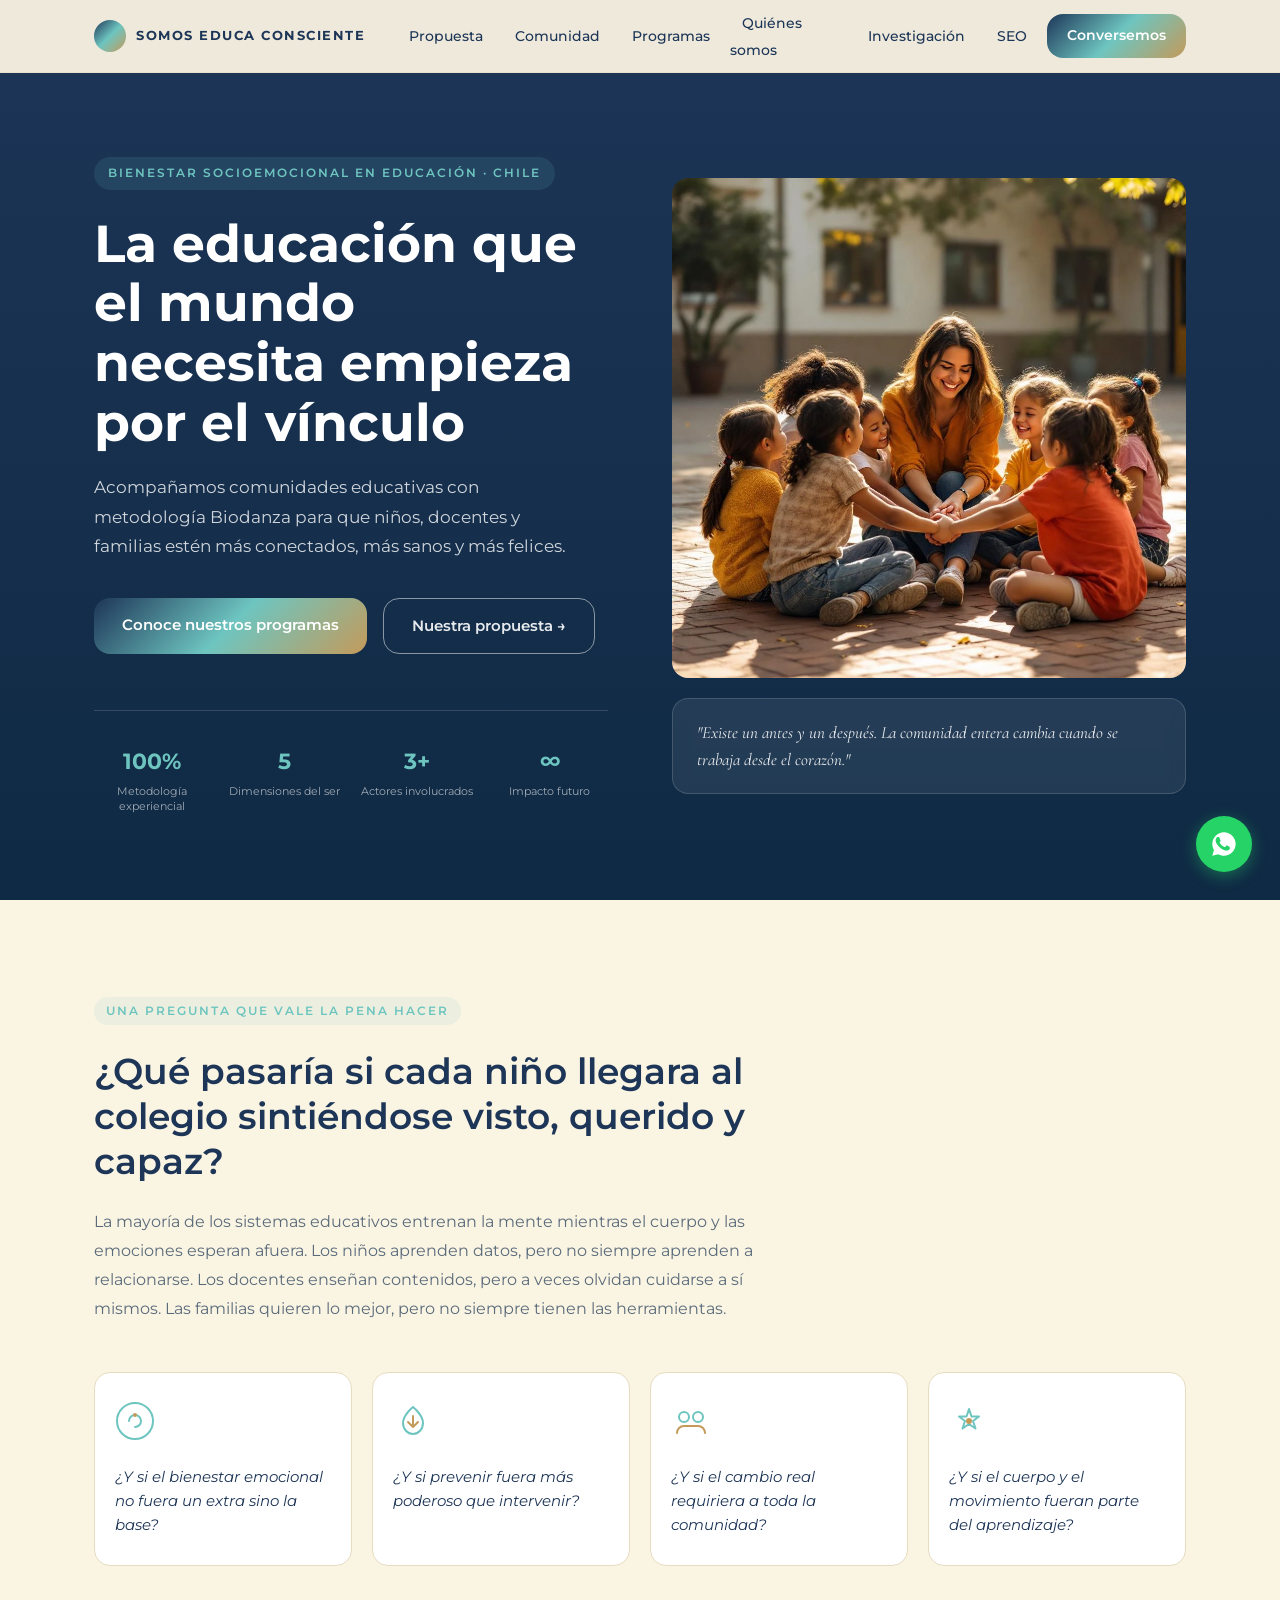
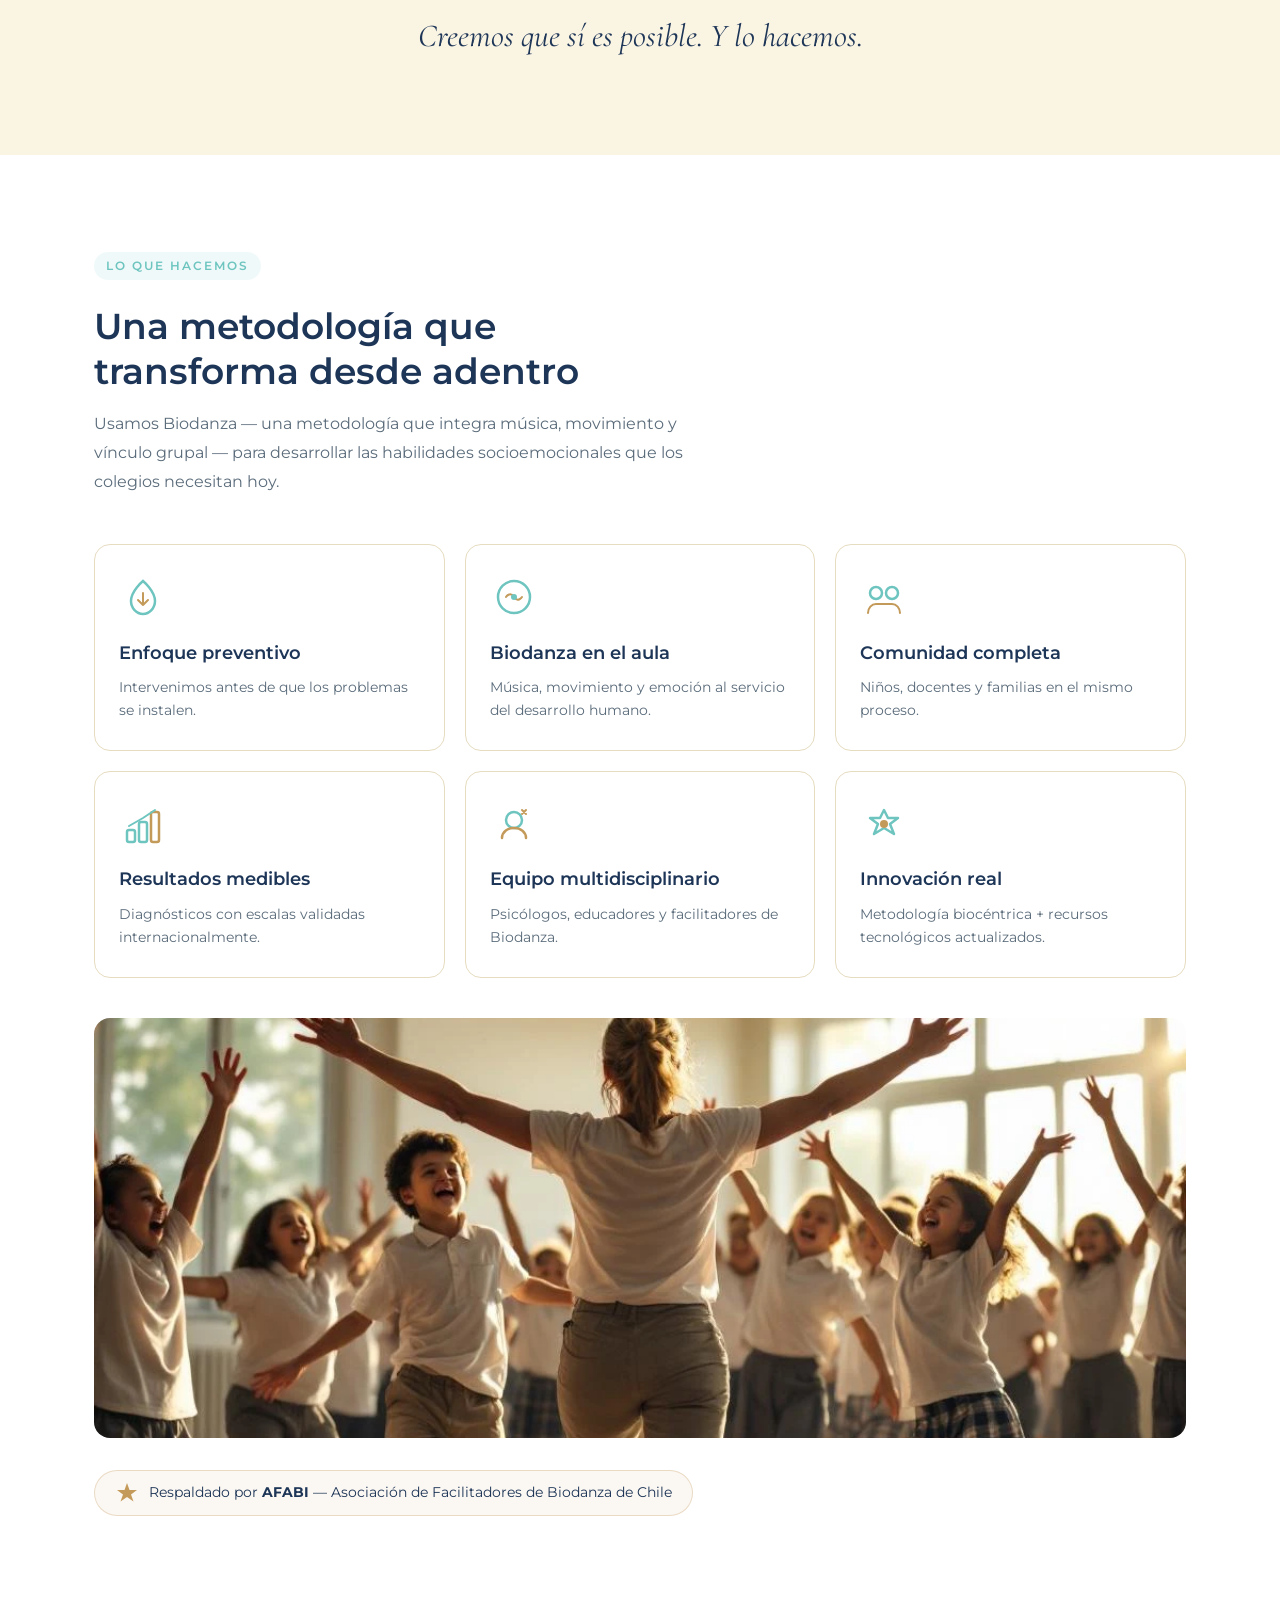
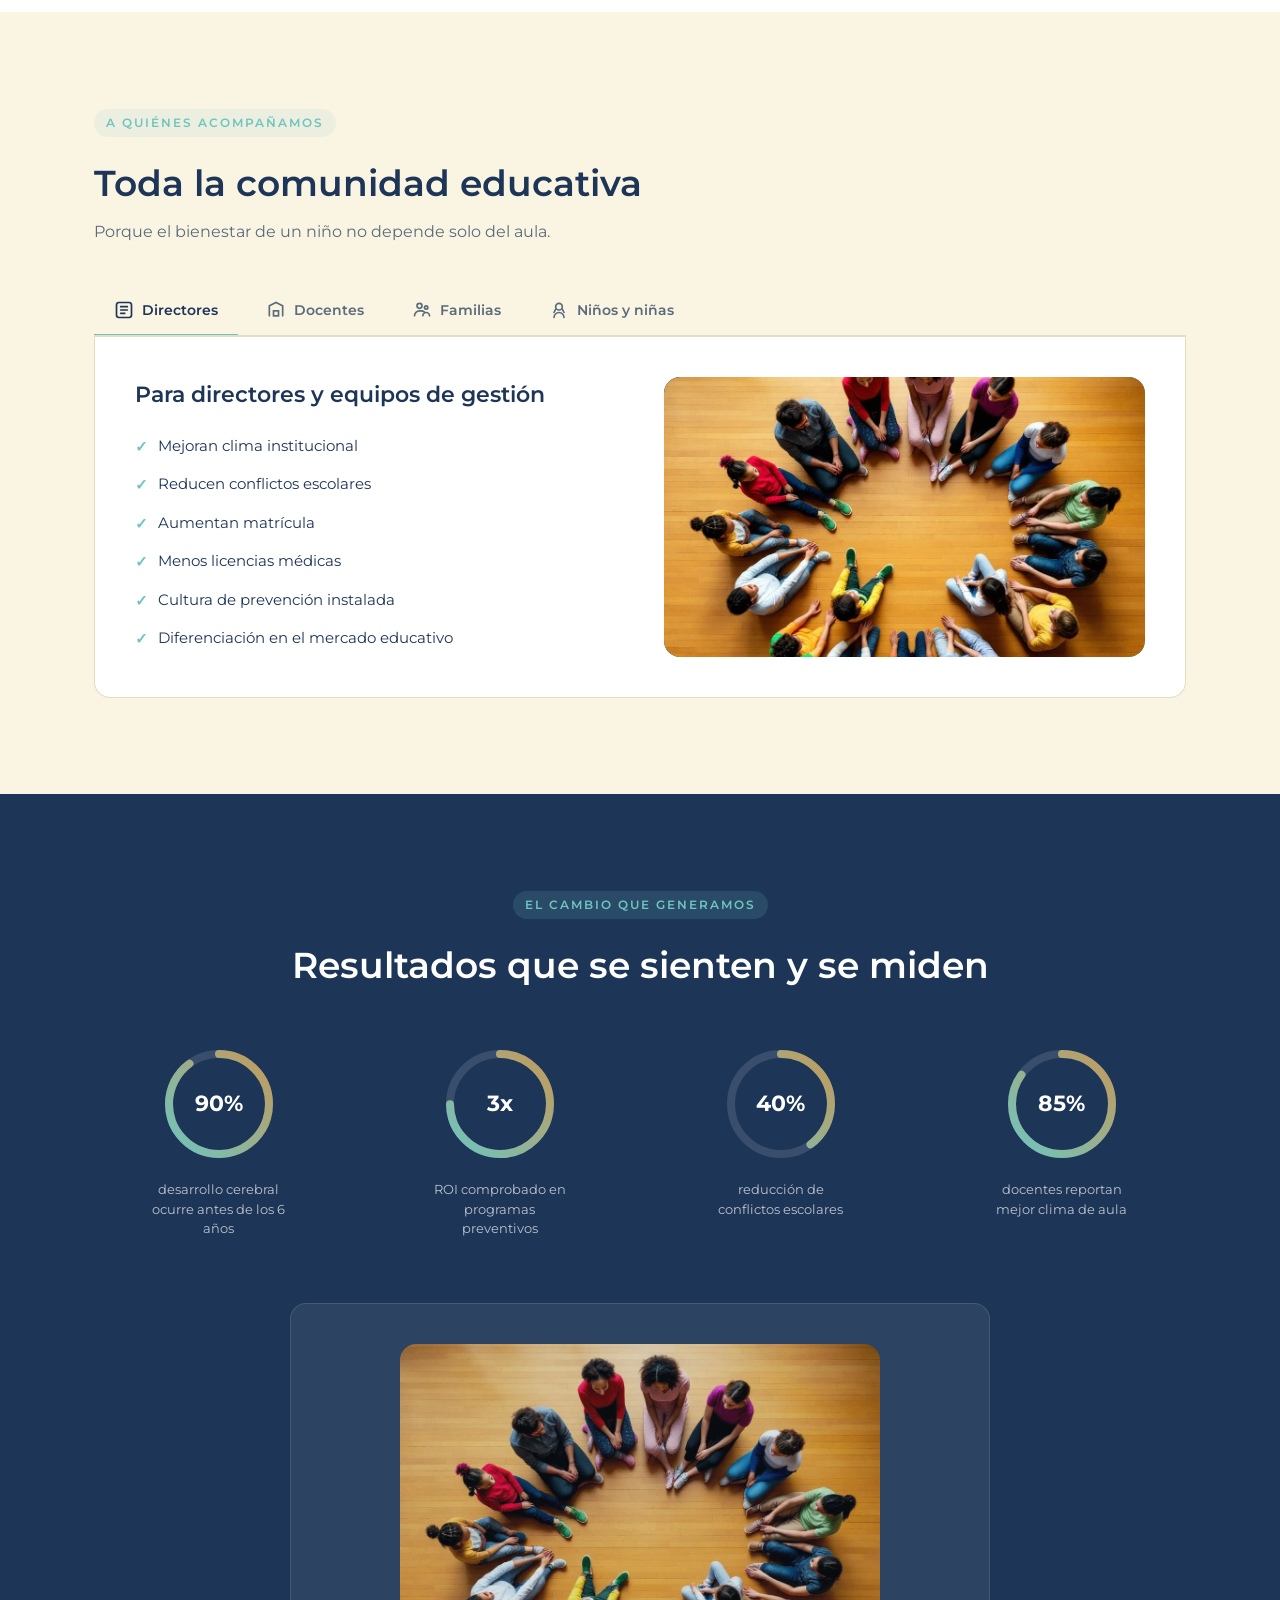
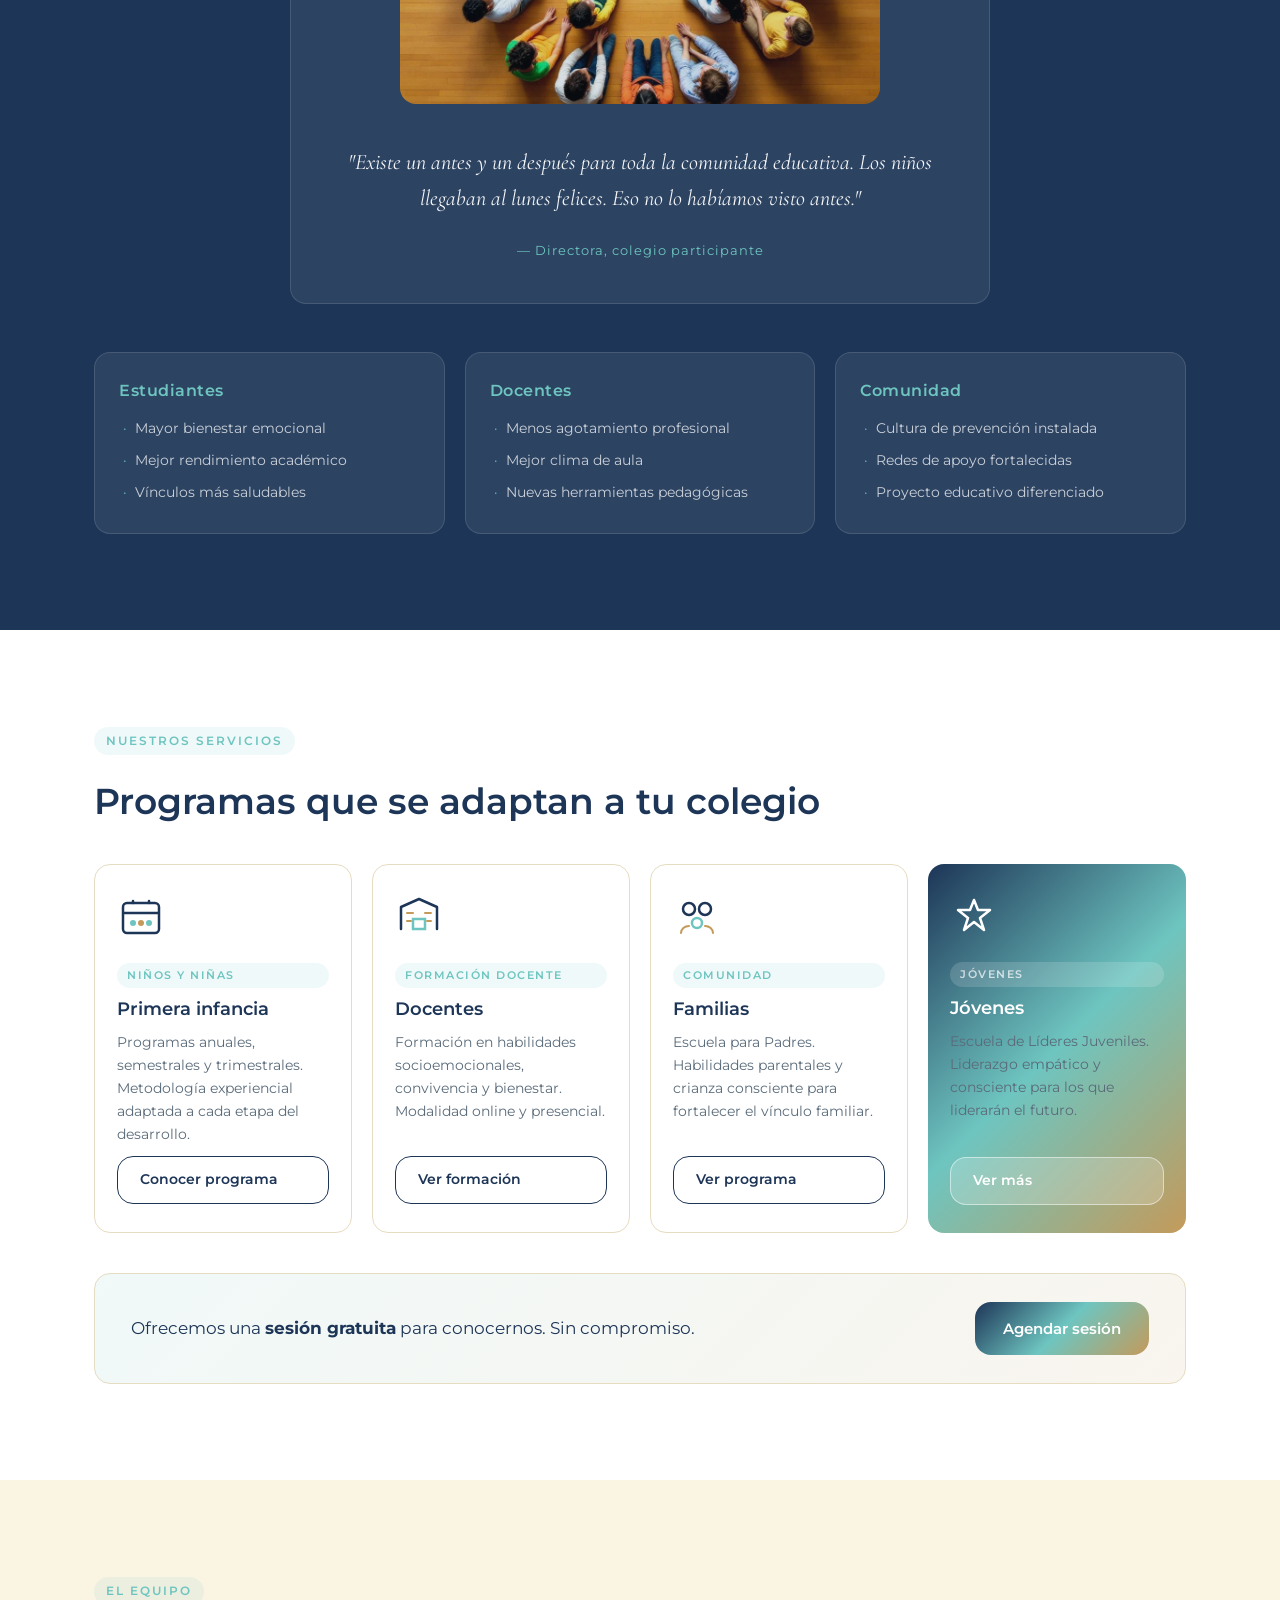
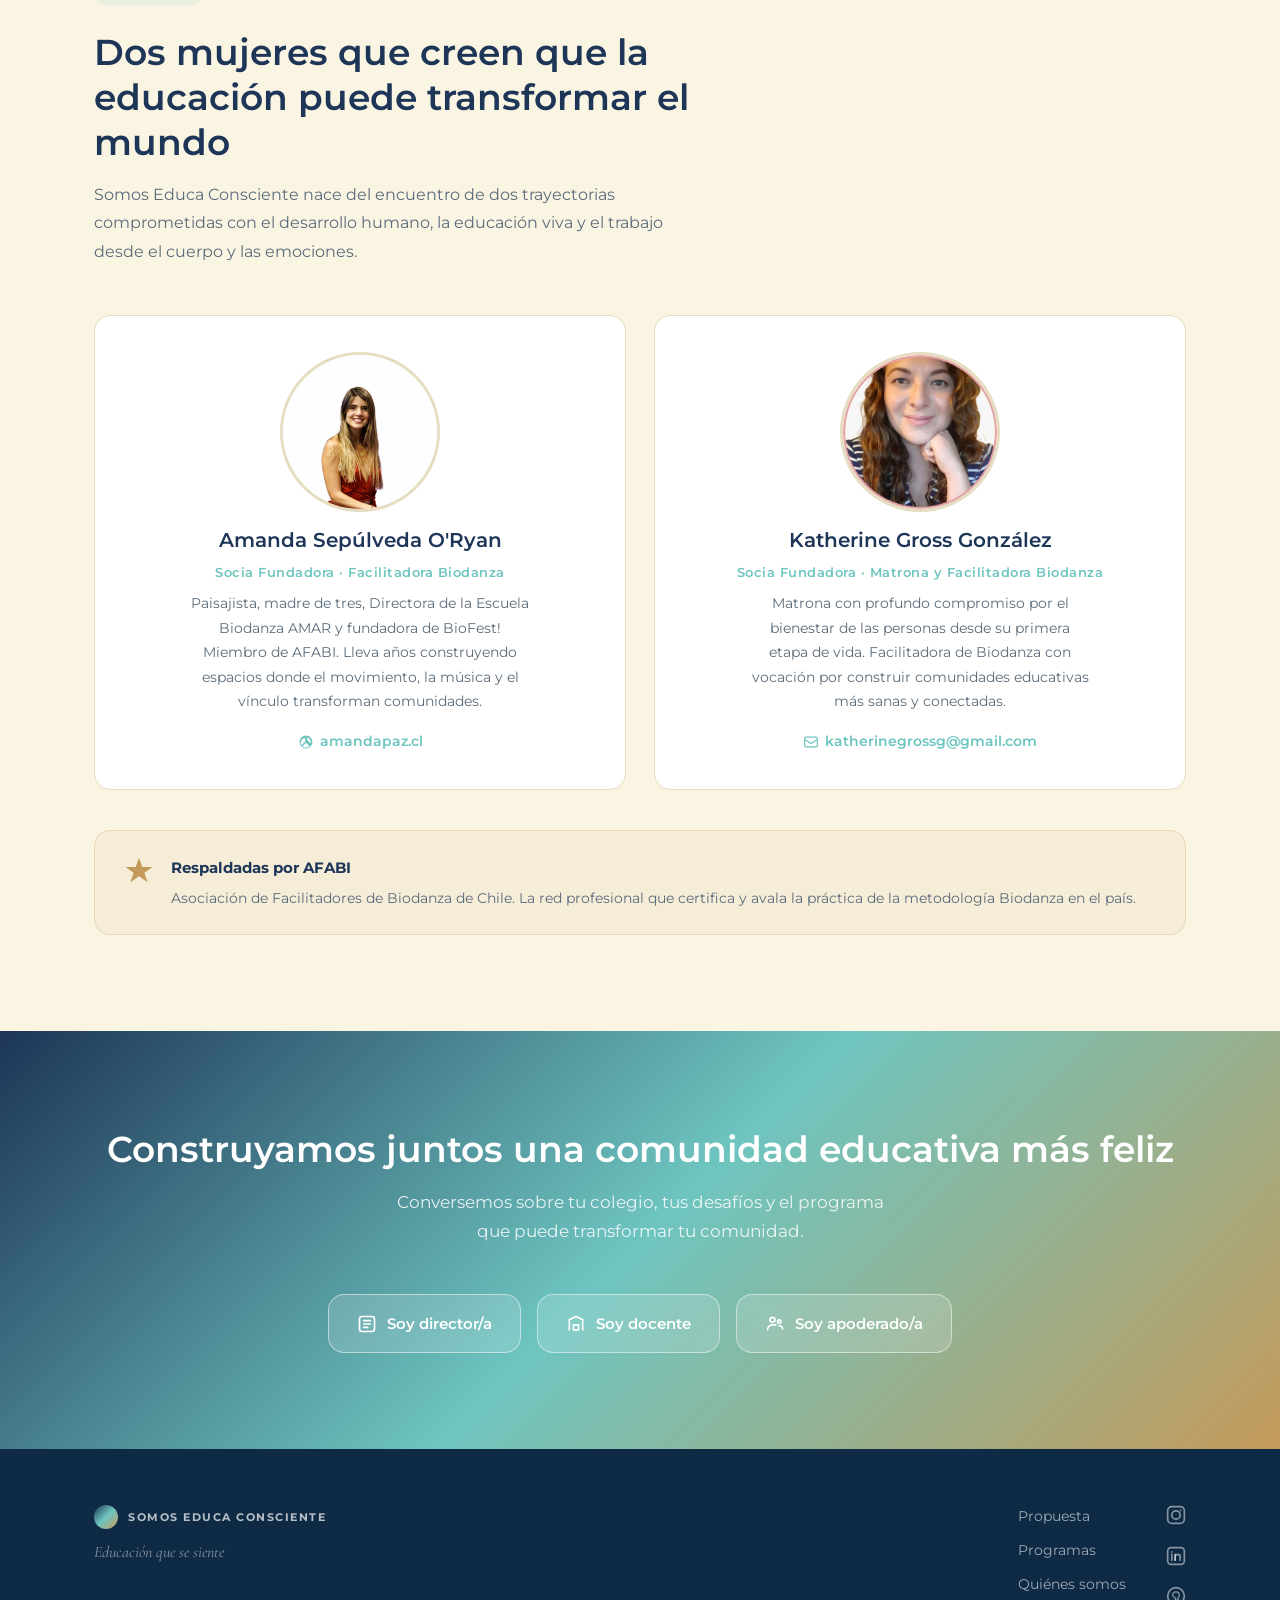
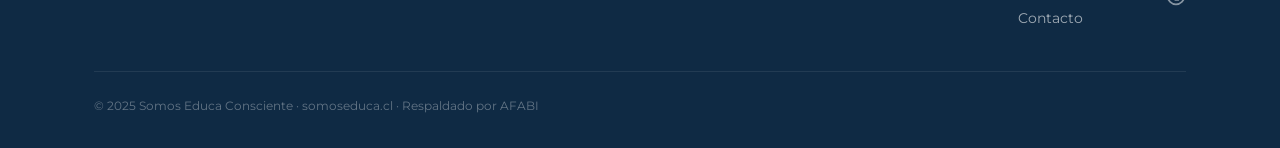
==== index.html @ 502d17f8 "Initial deploy — somoseduca.cl / Somos Educa Consciente Site completo: 9 secciones, design system, i" ====
<!DOCTYPE html>
<html lang="es">
<head>
  <meta charset="UTF-8">
  <meta name="viewport" content="width=device-width, initial-scale=1.0">
  <title>Educación Socioemocional en Colegios | Biodanza Chile | Somos Educa Consciente</title>
  <meta name="description" content="Programas de bienestar socioemocional para colegios en Chile. Metodología Biodanza. Acompañamos a niños, docentes y familias. Somos Educa Consciente.">
  <meta name="keywords" content="educación socioemocional, biodanza escuelas, bienestar emocional colegios, programas socioemocionales chile, biodanza niños, talleres socioemocionales">
  <link rel="canonical" href="https://somoseduca.cl">
  <meta property="og:title" content="Somos Educa Consciente · Educación que se siente">
  <meta property="og:description" content="Bienestar socioemocional en colegios con metodología Biodanza. Chile.">
  <meta property="og:url" content="https://somoseduca.cl">
  <meta property="og:type" content="website">
  <link rel="preconnect" href="https://fonts.googleapis.com">
  <link rel="preconnect" href="https://fonts.gstatic.com" crossorigin>
  <link href="https://fonts.googleapis.com/css2?family=Cormorant+Garamond:ital,wght@0,400;0,600;1,400;1,600&family=Montserrat:wght@400;500;600;700&display=swap" rel="stylesheet">
  <link rel="stylesheet" href="styles.css">
</head>
<body>

  <!-- ===== NAVBAR ===== -->
  <nav class="navbar" id="navbar">
    <div class="nav-container">
      <a href="#" class="nav-logo">
        <span class="logo-dot"></span>
        <span class="logo-text">SOMOS EDUCA CONSCIENTE</span>
      </a>
      <button class="hamburger" id="hamburger" aria-label="Menú" aria-expanded="false">
        <span></span><span></span><span></span>
      </button>
      <ul class="nav-links" id="nav-links">
        <li><a href="#propuesta" class="nav-link">Propuesta</a></li>
        <li><a href="#comunidad" class="nav-link">Comunidad</a></li>
        <li><a href="#programas" class="nav-link">Programas</a></li>
        <li><a href="#quienes" class="nav-link">Quiénes somos</a></li>
        <li><a href="investigacion.html" class="nav-link">Investigación</a></li>
        <li><a href="seo.html" class="nav-link">SEO</a></li>
        <li><a href="#contacto" class="nav-cta btn-primary">Conversemos</a></li>
      </ul>
    </div>
  </nav>

  <!-- ===== HERO ===== -->
  <section class="hero" id="inicio">
    <div class="hero-container">
      <div class="hero-content">
        <span class="hero-label">Bienestar socioemocional en educación · Chile</span>
        <h1 class="hero-h1">La educación que el mundo<br>necesita empieza por el vínculo</h1>
        <p class="hero-subtitle">Acompañamos comunidades educativas con metodología Biodanza para que niños, docentes y familias estén más conectados, más sanos y más felices.</p>
        <div class="hero-ctas">
          <a href="#programas" class="btn-primary">Conoce nuestros programas</a>
          <a href="#propuesta" class="btn-secondary-white">Nuestra propuesta →</a>
        </div>
        <div class="hero-stats">
          <div class="stat-item">
            <span class="stat-number">100%</span>
            <span class="stat-label">Metodología experiencial</span>
          </div>
          <div class="stat-item">
            <span class="stat-number">5</span>
            <span class="stat-label">Dimensiones del ser</span>
          </div>
          <div class="stat-item">
            <span class="stat-number">3+</span>
            <span class="stat-label">Actores involucrados</span>
          </div>
          <div class="stat-item">
            <span class="stat-number">∞</span>
            <span class="stat-label">Impacto futuro</span>
          </div>
        </div>
      </div>
      <div class="hero-visual">
        <img src="images/hero-comunidad.webp" alt="Comunidad educativa conectada — Somos Educa Consciente" class="hero-image" loading="eager" width="1440" height="810">
        <div class="hero-quote-card">
          <p class="quote-text">"Existe un antes y un después. La comunidad entera cambia cuando se trabaja desde el corazón."</p>
        </div>
      </div>
    </div>
  </section>

  <!-- ===== REFLEXIÓN ===== -->
  <section class="reflexion" id="reflexion">
    <div class="section-container">
      <span class="section-label">Una pregunta que vale la pena hacer</span>
      <h2>¿Qué pasaría si cada niño llegara al colegio sintiéndose visto, querido y capaz?</h2>
      <p class="reflexion-text">La mayoría de los sistemas educativos entrenan la mente mientras el cuerpo y las emociones esperan afuera. Los niños aprenden datos, pero no siempre aprenden a relacionarse. Los docentes enseñan contenidos, pero a veces olvidan cuidarse a sí mismos. Las familias quieren lo mejor, pero no siempre tienen las herramientas.</p>
      <div class="reflexion-cards">
        <div class="reflexion-card">
          <div class="reflexion-icon">
            <svg viewBox="0 0 40 40" fill="none" xmlns="http://www.w3.org/2000/svg" width="40" height="40">
              <circle cx="20" cy="20" r="18" stroke="#6EC5C0" stroke-width="2"/>
              <path d="M14 20c0-3.3 2.7-6 6-6s6 2.7 6 6-2.7 6-6 6" stroke="#6EC5C0" stroke-width="2" stroke-linecap="round"/>
              <circle cx="20" cy="14" r="2" fill="#C49A5A"/>
            </svg>
          </div>
          <p>¿Y si el bienestar emocional no fuera un extra sino la base?</p>
        </div>
        <div class="reflexion-card">
          <div class="reflexion-icon">
            <svg viewBox="0 0 40 40" fill="none" xmlns="http://www.w3.org/2000/svg" width="40" height="40">
              <path d="M20 6 C20 6 10 14 10 22 C10 28 14.5 33 20 33 C25.5 33 30 28 30 22 C30 14 20 6 20 6Z" stroke="#6EC5C0" stroke-width="2" fill="none"/>
              <path d="M20 15 L20 26 M15 21 L20 26 L25 21" stroke="#C49A5A" stroke-width="2" stroke-linecap="round" stroke-linejoin="round"/>
            </svg>
          </div>
          <p>¿Y si prevenir fuera más poderoso que intervenir?</p>
        </div>
        <div class="reflexion-card">
          <div class="reflexion-icon">
            <svg viewBox="0 0 40 40" fill="none" xmlns="http://www.w3.org/2000/svg" width="40" height="40">
              <circle cx="13" cy="16" r="5" stroke="#6EC5C0" stroke-width="2"/>
              <circle cx="27" cy="16" r="5" stroke="#6EC5C0" stroke-width="2"/>
              <path d="M6 32c0-4 3.1-7 7-7h14c3.9 0 7 3 7 7" stroke="#C49A5A" stroke-width="2" stroke-linecap="round"/>
            </svg>
          </div>
          <p>¿Y si el cambio real requiriera a toda la comunidad?</p>
        </div>
        <div class="reflexion-card">
          <div class="reflexion-icon">
            <svg viewBox="0 0 40 40" fill="none" xmlns="http://www.w3.org/2000/svg" width="40" height="40">
              <path d="M20 8 L22.5 15.5 L30 15.5 L24 20 L26.5 27.5 L20 23 L13.5 27.5 L16 20 L10 15.5 L17.5 15.5 Z" stroke="#6EC5C0" stroke-width="2" fill="none" stroke-linejoin="round"/>
              <circle cx="20" cy="20" r="3" fill="#C49A5A"/>
            </svg>
          </div>
          <p>¿Y si el cuerpo y el movimiento fueran parte del aprendizaje?</p>
        </div>
      </div>
      <p class="reflexion-frase">Creemos que sí es posible. Y lo hacemos.</p>
    </div>
  </section>

  <!-- ===== PROPUESTA ===== -->
  <section class="propuesta" id="propuesta">
    <div class="section-container">
      <span class="section-label">Lo que hacemos</span>
      <h2>Una metodología que transforma desde adentro</h2>
      <p class="propuesta-desc">Usamos Biodanza — una metodología que integra música, movimiento y vínculo grupal — para desarrollar las habilidades socioemocionales que los colegios necesitan hoy.</p>
      <div class="propuesta-grid">
        <div class="propuesta-card">
          <div class="propuesta-icon">
            <svg viewBox="0 0 48 48" fill="none" width="48" height="48">
              <path d="M24 8 C24 8 12 18 12 28 C12 35 17.4 41 24 41 C30.6 41 36 35 36 28 C36 18 24 8 24 8Z" stroke="#6EC5C0" stroke-width="2.5" fill="none"/>
              <path d="M24 20 L24 32 M19 27 L24 32 L29 27" stroke="#C49A5A" stroke-width="2" stroke-linecap="round" stroke-linejoin="round"/>
            </svg>
          </div>
          <h3>Enfoque preventivo</h3>
          <p>Intervenimos antes de que los problemas se instalen.</p>
        </div>
        <div class="propuesta-card">
          <div class="propuesta-icon">
            <svg viewBox="0 0 48 48" fill="none" width="48" height="48">
              <circle cx="24" cy="24" r="16" stroke="#6EC5C0" stroke-width="2.5"/>
              <path d="M16 24 C16 24 20 18 24 24 C28 30 32 24 32 24" stroke="#C49A5A" stroke-width="2" stroke-linecap="round"/>
              <circle cx="24" cy="24" r="3" fill="#6EC5C0"/>
            </svg>
          </div>
          <h3>Biodanza en el aula</h3>
          <p>Música, movimiento y emoción al servicio del desarrollo humano.</p>
        </div>
        <div class="propuesta-card">
          <div class="propuesta-icon">
            <svg viewBox="0 0 48 48" fill="none" width="48" height="48">
              <circle cx="16" cy="20" r="6" stroke="#6EC5C0" stroke-width="2.5"/>
              <circle cx="32" cy="20" r="6" stroke="#6EC5C0" stroke-width="2.5"/>
              <path d="M8 40c0-5 3.6-9 8-9h16c4.4 0 8 4 8 9" stroke="#C49A5A" stroke-width="2" stroke-linecap="round"/>
            </svg>
          </div>
          <h3>Comunidad completa</h3>
          <p>Niños, docentes y familias en el mismo proceso.</p>
        </div>
        <div class="propuesta-card">
          <div class="propuesta-icon">
            <svg viewBox="0 0 48 48" fill="none" width="48" height="48">
              <rect x="8" y="30" width="8" height="12" rx="2" stroke="#6EC5C0" stroke-width="2.5"/>
              <rect x="20" y="22" width="8" height="20" rx="2" stroke="#6EC5C0" stroke-width="2.5"/>
              <rect x="32" y="12" width="8" height="30" rx="2" stroke="#C49A5A" stroke-width="2.5"/>
              <path d="M10 26 L24 18 L36 10" stroke="#6EC5C0" stroke-width="2" stroke-linecap="round"/>
            </svg>
          </div>
          <h3>Resultados medibles</h3>
          <p>Diagnósticos con escalas validadas internacionalmente.</p>
        </div>
        <div class="propuesta-card">
          <div class="propuesta-icon">
            <svg viewBox="0 0 48 48" fill="none" width="48" height="48">
              <circle cx="24" cy="20" r="8" stroke="#6EC5C0" stroke-width="2.5"/>
              <path d="M12 38 C12 32 17.4 28 24 28 C30.6 28 36 32 36 38" stroke="#C49A5A" stroke-width="2.5" stroke-linecap="round"/>
              <path d="M32 14 L36 10 M36 14 L32 10" stroke="#C49A5A" stroke-width="2" stroke-linecap="round"/>
            </svg>
          </div>
          <h3>Equipo multidisciplinario</h3>
          <p>Psicólogos, educadores y facilitadores de Biodanza.</p>
        </div>
        <div class="propuesta-card">
          <div class="propuesta-icon">
            <svg viewBox="0 0 48 48" fill="none" width="48" height="48">
              <path d="M24 10 L28 18 L38 18 L30 24 L34 34 L24 28 L14 34 L18 24 L10 18 L20 18 Z" stroke="#6EC5C0" stroke-width="2.5" fill="none" stroke-linejoin="round"/>
              <circle cx="24" cy="24" r="4" fill="#C49A5A"/>
            </svg>
          </div>
          <h3>Innovación real</h3>
          <p>Metodología biocéntrica + recursos tecnológicos actualizados.</p>
        </div>
      </div>
      <div class="section-image">
        <img src="images/biodanza-sesion.webp" alt="Sesión de Biodanza en colegio" loading="lazy">
      </div>
      <div class="afabi-badge">
        <svg viewBox="0 0 24 24" fill="none" width="24" height="24">
          <path d="M12 2L14.5 9H22L16 13.5L18.5 20.5L12 16L5.5 20.5L8 13.5L2 9H9.5Z" fill="#C49A5A"/>
        </svg>
        <span>Respaldado por <strong>AFABI</strong> — Asociación de Facilitadores de Biodanza de Chile</span>
      </div>
    </div>
  </section>

  <!-- ===== COMUNIDAD (TABS) ===== -->
  <section class="comunidad" id="comunidad">
    <div class="section-container">
      <span class="section-label">A quiénes acompañamos</span>
      <h2>Toda la comunidad educativa</h2>
      <p class="comunidad-desc">Porque el bienestar de un niño no depende solo del aula.</p>
      <div class="tabs-wrapper">
        <div class="tabs-nav" role="tablist">
          <button class="tab-btn active" data-tab="directores" role="tab" aria-selected="true">
            <svg viewBox="0 0 24 24" fill="none" width="20" height="20"><rect x="3" y="3" width="18" height="18" rx="3" stroke="currentColor" stroke-width="2"/><path d="M8 12h8M8 8h8M8 16h5" stroke="currentColor" stroke-width="2" stroke-linecap="round"/></svg>
            Directores
          </button>
          <button class="tab-btn" data-tab="docentes" role="tab" aria-selected="false">
            <svg viewBox="0 0 24 24" fill="none" width="20" height="20"><path d="M4 19V7l8-4 8 4v12" stroke="currentColor" stroke-width="2" stroke-linecap="round"/><rect x="9" y="13" width="6" height="6" stroke="currentColor" stroke-width="2"/></svg>
            Docentes
          </button>
          <button class="tab-btn" data-tab="familias" role="tab" aria-selected="false">
            <svg viewBox="0 0 24 24" fill="none" width="20" height="20"><circle cx="9" cy="7" r="3" stroke="currentColor" stroke-width="2"/><circle cx="17" cy="9" r="2" stroke="currentColor" stroke-width="2"/><path d="M3 19c0-3.3 2.7-6 6-6h2c1.4 0 2.7.5 3.7 1.3" stroke="currentColor" stroke-width="2" stroke-linecap="round"/><path d="M13 19c0-2.2 1.8-4 4-4s4 1.8 4 4" stroke="currentColor" stroke-width="2" stroke-linecap="round"/></svg>
            Familias
          </button>
          <button class="tab-btn" data-tab="ninos" role="tab" aria-selected="false">
            <svg viewBox="0 0 24 24" fill="none" width="20" height="20"><circle cx="12" cy="8" r="4" stroke="currentColor" stroke-width="2"/><path d="M6 21c0-3.3 2.7-6 6-6s6 2.7 6 6" stroke="currentColor" stroke-width="2" stroke-linecap="round"/><path d="M8 11l-2 4M16 11l2 4" stroke="currentColor" stroke-width="2" stroke-linecap="round"/></svg>
            Niños y niñas
          </button>
        </div>
        <div class="tabs-content">
          <div class="tab-panel active" id="tab-directores" role="tabpanel">
            <div class="tab-panel-inner">
              <div class="tab-text">
                <h3>Para directores y equipos de gestión</h3>
                <ul class="benefit-list">
                  <li><span class="check">✓</span> Mejoran clima institucional</li>
                  <li><span class="check">✓</span> Reducen conflictos escolares</li>
                  <li><span class="check">✓</span> Aumentan matrícula</li>
                  <li><span class="check">✓</span> Menos licencias médicas</li>
                  <li><span class="check">✓</span> Cultura de prevención instalada</li>
                  <li><span class="check">✓</span> Diferenciación en el mercado educativo</li>
                </ul>
              </div>
              <div class="tab-image tab-image-directores">
                <img src="images/impacto-circulo.webp" alt="Comunidad educativa en círculo" loading="lazy">
              </div>
            </div>
          </div>
          <div class="tab-panel" id="tab-docentes" role="tabpanel">
            <div class="tab-panel-inner">
              <div class="tab-text">
                <h3>Para docentes y asistentes de la educación</h3>
                <ul class="benefit-list">
                  <li><span class="check">✓</span> Herramientas concretas para el aula</li>
                  <li><span class="check">✓</span> Se sienten acompañados</li>
                  <li><span class="check">✓</span> Mejor salud mental propia</li>
                  <li><span class="check">✓</span> Conexión más profunda con estudiantes</li>
                  <li><span class="check">✓</span> Metodologías innovadoras</li>
                  <li><span class="check">✓</span> Espacios de contención emocional</li>
                </ul>
              </div>
              <div class="tab-image tab-image-docentes">
                <img src="images/docentes-bienestar.webp" alt="Docentes en sesión de bienestar" loading="lazy">
              </div>
            </div>
          </div>
          <div class="tab-panel" id="tab-familias" role="tabpanel">
            <div class="tab-panel-inner">
              <div class="tab-text">
                <h3>Para familias y apoderados</h3>
                <ul class="benefit-list">
                  <li><span class="check">✓</span> Habilidades parentales concretas</li>
                  <li><span class="check">✓</span> Redes de apoyo genuinas</li>
                  <li><span class="check">✓</span> Mejor comunicación con sus hijos</li>
                  <li><span class="check">✓</span> Crianza consciente y respetuosa</li>
                  <li><span class="check">✓</span> Salud mental propia</li>
                  <li><span class="check">✓</span> Participación activa en el proceso educativo</li>
                </ul>
              </div>
              <div class="tab-image tab-image-familias">
                <img src="images/familia-conexion.webp" alt="Familia conectada — crianza consciente" loading="lazy">
              </div>
            </div>
          </div>
          <div class="tab-panel" id="tab-ninos" role="tabpanel">
            <div class="tab-panel-inner">
              <div class="tab-text">
                <h3>Para niños y niñas</h3>
                <ul class="benefit-list">
                  <li><span class="check">✓</span> Inteligencia afectiva desarrollada</li>
                  <li><span class="check">✓</span> Mayor creatividad y vitalidad</li>
                  <li><span class="check">✓</span> Mejor aprendizaje y concentración</li>
                  <li><span class="check">✓</span> Resiliencia y autocuidado</li>
                  <li><span class="check">✓</span> Se sienten vistos y queridos</li>
                  <li><span class="check">✓</span> Más solidarios y empáticos</li>
                </ul>
              </div>
              <div class="tab-image tab-image-ninos">
                <img src="images/ninos-alegria.webp" alt="Niños felices en colegio" loading="lazy">
              </div>
            </div>
          </div>
        </div>
      </div>
    </div>
  </section>

  <!-- ===== IMPACTO ===== -->
  <section class="impacto" id="impacto">
    <div class="section-container">
      <span class="section-label-light">El cambio que generamos</span>
      <h2 class="text-white">Resultados que se sienten y se miden</h2>
      <div class="stats-circles">
        <div class="stat-circle" data-target="90" data-suffix="%" data-label="desarrollo cerebral ocurre antes de los 6 años">
          <div class="circle-ring">
            <svg viewBox="0 0 120 120" width="120" height="120">
              <circle cx="60" cy="60" r="50" fill="none" stroke="#ffffff20" stroke-width="8"/>
              <circle cx="60" cy="60" r="50" fill="none" stroke="url(#ring1)" stroke-width="8" stroke-linecap="round" stroke-dasharray="314" stroke-dashoffset="314" class="circle-progress" data-percent="90"/>
              <defs>
                <linearGradient id="ring1" x1="0%" y1="0%" x2="100%" y2="100%">
                  <stop offset="0%" stop-color="#6EC5C0"/>
                  <stop offset="100%" stop-color="#C49A5A"/>
                </linearGradient>
              </defs>
            </svg>
            <div class="circle-inner">
              <span class="circle-number" data-target="90" data-suffix="%">0%</span>
            </div>
          </div>
          <p class="circle-label">desarrollo cerebral ocurre antes de los 6 años</p>
        </div>
        <div class="stat-circle" data-target="3" data-suffix="x" data-label="ROI comprobado en programas preventivos">
          <div class="circle-ring">
            <svg viewBox="0 0 120 120" width="120" height="120">
              <circle cx="60" cy="60" r="50" fill="none" stroke="#ffffff20" stroke-width="8"/>
              <circle cx="60" cy="60" r="50" fill="none" stroke="url(#ring2)" stroke-width="8" stroke-linecap="round" stroke-dasharray="314" stroke-dashoffset="314" class="circle-progress" data-percent="75"/>
              <defs>
                <linearGradient id="ring2" x1="0%" y1="0%" x2="100%" y2="100%">
                  <stop offset="0%" stop-color="#6EC5C0"/>
                  <stop offset="100%" stop-color="#C49A5A"/>
                </linearGradient>
              </defs>
            </svg>
            <div class="circle-inner">
              <span class="circle-number" data-target="3" data-suffix="x">0x</span>
            </div>
          </div>
          <p class="circle-label">ROI comprobado en programas preventivos</p>
        </div>
        <div class="stat-circle" data-target="40" data-suffix="%" data-label="reducción de conflictos escolares">
          <div class="circle-ring">
            <svg viewBox="0 0 120 120" width="120" height="120">
              <circle cx="60" cy="60" r="50" fill="none" stroke="#ffffff20" stroke-width="8"/>
              <circle cx="60" cy="60" r="50" fill="none" stroke="url(#ring3)" stroke-width="8" stroke-linecap="round" stroke-dasharray="314" stroke-dashoffset="314" class="circle-progress" data-percent="40"/>
              <defs>
                <linearGradient id="ring3" x1="0%" y1="0%" x2="100%" y2="100%">
                  <stop offset="0%" stop-color="#6EC5C0"/>
                  <stop offset="100%" stop-color="#C49A5A"/>
                </linearGradient>
              </defs>
            </svg>
            <div class="circle-inner">
              <span class="circle-number" data-target="40" data-suffix="%">0%</span>
            </div>
          </div>
          <p class="circle-label">reducción de conflictos escolares</p>
        </div>
        <div class="stat-circle" data-target="85" data-suffix="%" data-label="docentes reportan mejor clima de aula">
          <div class="circle-ring">
            <svg viewBox="0 0 120 120" width="120" height="120">
              <circle cx="60" cy="60" r="50" fill="none" stroke="#ffffff20" stroke-width="8"/>
              <circle cx="60" cy="60" r="50" fill="none" stroke="url(#ring4)" stroke-width="8" stroke-linecap="round" stroke-dasharray="314" stroke-dashoffset="314" class="circle-progress" data-percent="85"/>
              <defs>
                <linearGradient id="ring4" x1="0%" y1="0%" x2="100%" y2="100%">
                  <stop offset="0%" stop-color="#6EC5C0"/>
                  <stop offset="100%" stop-color="#C49A5A"/>
                </linearGradient>
              </defs>
            </svg>
            <div class="circle-inner">
              <span class="circle-number" data-target="85" data-suffix="%">0%</span>
            </div>
          </div>
          <p class="circle-label">docentes reportan mejor clima de aula</p>
        </div>
      </div>
      <div class="testimonial-block">
        <img src="images/impacto-circulo.webp" alt="Impacto en comunidad educativa" class="impacto-img" loading="lazy">
        <blockquote>
          <p>"Existe un antes y un después para toda la comunidad educativa. Los niños llegaban al lunes felices. Eso no lo habíamos visto antes."</p>
          <cite>— Directora, colegio participante</cite>
        </blockquote>
      </div>
      <div class="impacto-cards">
        <div class="impacto-card">
          <h4>Estudiantes</h4>
          <ul>
            <li>Mayor bienestar emocional</li>
            <li>Mejor rendimiento académico</li>
            <li>Vínculos más saludables</li>
          </ul>
        </div>
        <div class="impacto-card">
          <h4>Docentes</h4>
          <ul>
            <li>Menos agotamiento profesional</li>
            <li>Mejor clima de aula</li>
            <li>Nuevas herramientas pedagógicas</li>
          </ul>
        </div>
        <div class="impacto-card">
          <h4>Comunidad</h4>
          <ul>
            <li>Cultura de prevención instalada</li>
            <li>Redes de apoyo fortalecidas</li>
            <li>Proyecto educativo diferenciado</li>
          </ul>
        </div>
      </div>
    </div>
  </section>

  <!-- ===== PROGRAMAS ===== -->
  <section class="programas" id="programas">
    <div class="section-container">
      <span class="section-label">Nuestros servicios</span>
      <h2>Programas que se adaptan a tu colegio</h2>
      <div class="programas-grid">
        <div class="programa-card">
          <div class="programa-icon">
            <svg viewBox="0 0 48 48" fill="none" width="48" height="48">
              <rect x="6" y="10" width="36" height="30" rx="4" stroke="#1D3557" stroke-width="2.5"/>
              <path d="M16 10V8M32 10V8" stroke="#1D3557" stroke-width="2.5" stroke-linecap="round"/>
              <path d="M6 20h36" stroke="#1D3557" stroke-width="2.5"/>
              <circle cx="16" cy="30" r="3" fill="#6EC5C0"/>
              <circle cx="24" cy="30" r="3" fill="#C49A5A"/>
              <circle cx="32" cy="30" r="3" fill="#6EC5C0"/>
            </svg>
          </div>
          <span class="programa-tag">Niños y niñas</span>
          <h3>Primera infancia</h3>
          <p>Programas anuales, semestrales y trimestrales. Metodología experiencial adaptada a cada etapa del desarrollo.</p>
          <a href="mailto:contacto@somoseduca.cl?subject=Programa Primera Infancia" class="btn-outline">Conocer programa</a>
        </div>
        <div class="programa-card">
          <div class="programa-icon">
            <svg viewBox="0 0 48 48" fill="none" width="48" height="48">
              <path d="M6 36V14l18-8 18 8v22" stroke="#1D3557" stroke-width="2.5" stroke-linecap="round" stroke-linejoin="round"/>
              <rect x="18" y="26" width="12" height="10" stroke="#6EC5C0" stroke-width="2.5"/>
              <path d="M12 20h6M30 20h6M12 28h4M32 28h4" stroke="#C49A5A" stroke-width="2" stroke-linecap="round"/>
            </svg>
          </div>
          <span class="programa-tag">Formación docente</span>
          <h3>Docentes</h3>
          <p>Formación en habilidades socioemocionales, convivencia y bienestar. Modalidad online y presencial.</p>
          <a href="mailto:contacto@somoseduca.cl?subject=Formacion Docentes" class="btn-outline">Ver formación</a>
        </div>
        <div class="programa-card">
          <div class="programa-icon">
            <svg viewBox="0 0 48 48" fill="none" width="48" height="48">
              <circle cx="16" cy="16" r="6" stroke="#1D3557" stroke-width="2.5"/>
              <circle cx="32" cy="16" r="6" stroke="#1D3557" stroke-width="2.5"/>
              <circle cx="24" cy="30" r="5" stroke="#6EC5C0" stroke-width="2.5"/>
              <path d="M8 40c0-4 3.6-7 8-7M32 33c4.4 0 8 3 8 7" stroke="#C49A5A" stroke-width="2" stroke-linecap="round"/>
            </svg>
          </div>
          <span class="programa-tag">Comunidad</span>
          <h3>Familias</h3>
          <p>Escuela para Padres. Habilidades parentales y crianza consciente para fortalecer el vínculo familiar.</p>
          <a href="mailto:contacto@somoseduca.cl?subject=Programa Familias" class="btn-outline">Ver programa</a>
        </div>
        <div class="programa-card programa-card-featured">
          <div class="programa-icon">
            <svg viewBox="0 0 48 48" fill="none" width="48" height="48">
              <path d="M24 8 L28 18 L40 18 L30 26 L34 38 L24 30 L14 38 L18 26 L8 18 L20 18 Z" stroke="white" stroke-width="2.5" fill="none" stroke-linejoin="round"/>
            </svg>
          </div>
          <span class="programa-tag">Jóvenes</span>
          <h3>Jóvenes</h3>
          <p>Escuela de Líderes Juveniles. Liderazgo empático y consciente para los que liderarán el futuro.</p>
          <a href="mailto:contacto@somoseduca.cl?subject=Programa Jovenes" class="btn-primary-small">Ver más</a>
        </div>
      </div>
      <div class="sesion-banner">
        <div class="sesion-banner-content">
          <p>Ofrecemos una <strong>sesión gratuita</strong> para conocernos. Sin compromiso.</p>
          <a href="mailto:contacto@somoseduca.cl?subject=Sesion gratuita" class="btn-primary">Agendar sesión</a>
        </div>
      </div>
    </div>
  </section>

  <!-- ===== QUIÉNES SOMOS ===== -->
  <section class="quienes" id="quienes">
    <div class="section-container">
      <span class="section-label">El equipo</span>
      <h2>Dos mujeres que creen que la educación puede transformar el mundo</h2>
      <p class="quienes-intro">Somos Educa Consciente nace del encuentro de dos trayectorias comprometidas con el desarrollo humano, la educación viva y el trabajo desde el cuerpo y las emociones.</p>
      <div class="founders-grid">
        <div class="founder-card">
          <img src="images/amanda.jpeg" alt="Amanda Sepúlveda O'Ryan — Socia Fundadora" class="founder-photo">
          <div class="founder-info">
            <h3>Amanda Sepúlveda O'Ryan</h3>
            <span class="founder-role">Socia Fundadora · Facilitadora Biodanza</span>
            <p>Paisajista, madre de tres, Directora de la Escuela Biodanza AMAR y fundadora de BioFest! Miembro de AFABI. Lleva años construyendo espacios donde el movimiento, la música y el vínculo transforman comunidades.</p>
            <a href="https://amandapaz.cl" target="_blank" rel="noopener" class="founder-link">
              <svg viewBox="0 0 20 20" fill="none" width="16" height="16"><path d="M10 2C5.6 2 2 5.6 2 10s3.6 8 8 8 8-3.6 8-8-3.6-8-8-8zm6 8c0 .6-.1 1.1-.2 1.7l-4.4-4.4V4.1C13.7 5 16 7.3 16 10zM9 4.1v5.2L4.3 14c-.5-.9-.8-2-.8-3 0-3.1 2.4-5.6 5.5-5.9zM5.5 15.3 10 10.8l4.5 4.5c-1.3 1-2.9 1.7-4.5 1.7s-3.2-.7-4.5-1.7z" fill="#6EC5C0"/></svg>
              amandapaz.cl
            </a>
          </div>
        </div>
        <div class="founder-card">
          <img src="images/katherine.jpeg" alt="Katherine Gross González — Socia Fundadora" class="founder-photo">
          <div class="founder-info">
            <h3>Katherine Gross González</h3>
            <span class="founder-role">Socia Fundadora · Matrona y Facilitadora Biodanza</span>
            <p>Matrona con profundo compromiso por el bienestar de las personas desde su primera etapa de vida. Facilitadora de Biodanza con vocación por construir comunidades educativas más sanas y conectadas.</p>
            <a href="mailto:katherinegrossg@gmail.com" class="founder-link">
              <svg viewBox="0 0 20 20" fill="none" width="16" height="16"><rect x="2" y="4" width="16" height="12" rx="2" stroke="#6EC5C0" stroke-width="1.5"/><path d="M2 7l8 5 8-5" stroke="#6EC5C0" stroke-width="1.5" stroke-linecap="round"/></svg>
              katherinegrossg@gmail.com
            </a>
          </div>
        </div>
      </div>
      <div class="afabi-section">
        <div class="afabi-badge-large">
          <svg viewBox="0 0 24 24" fill="none" width="32" height="32"><path d="M12 2L14.5 9H22L16 13.5L18.5 20.5L12 16L5.5 20.5L8 13.5L2 9H9.5Z" fill="#C49A5A"/></svg>
          <div>
            <strong>Respaldadas por AFABI</strong>
            <p>Asociación de Facilitadores de Biodanza de Chile. La red profesional que certifica y avala la práctica de la metodología Biodanza en el país.</p>
          </div>
        </div>
      </div>
    </div>
  </section>

  <!-- ===== CTA FINAL ===== -->
  <section class="cta-final" id="contacto">
    <div class="section-container">
      <h2>Construyamos juntos una comunidad educativa más feliz</h2>
      <p>Conversemos sobre tu colegio, tus desafíos y el programa que puede transformar tu comunidad.</p>
      <div class="cta-buttons">
        <a href="mailto:contacto@somoseduca.cl?subject=Soy director/a" class="cta-btn">
          <svg viewBox="0 0 24 24" fill="none" width="20" height="20"><rect x="3" y="3" width="18" height="18" rx="3" stroke="currentColor" stroke-width="2"/><path d="M8 12h8M8 8h8M8 16h5" stroke="currentColor" stroke-width="2" stroke-linecap="round"/></svg>
          Soy director/a
        </a>
        <a href="mailto:contacto@somoseduca.cl?subject=Soy docente" class="cta-btn">
          <svg viewBox="0 0 24 24" fill="none" width="20" height="20"><path d="M4 19V7l8-4 8 4v12" stroke="currentColor" stroke-width="2" stroke-linecap="round"/><rect x="9" y="13" width="6" height="6" stroke="currentColor" stroke-width="2"/></svg>
          Soy docente
        </a>
        <a href="mailto:contacto@somoseduca.cl?subject=Soy apoderado/a" class="cta-btn">
          <svg viewBox="0 0 24 24" fill="none" width="20" height="20"><circle cx="9" cy="7" r="3" stroke="currentColor" stroke-width="2"/><circle cx="17" cy="9" r="2" stroke="currentColor" stroke-width="2"/><path d="M3 19c0-3.3 2.7-6 6-6h4M17 14c2.2 0 4 1.8 4 4" stroke="currentColor" stroke-width="2" stroke-linecap="round"/></svg>
          Soy apoderado/a
        </a>
      </div>
    </div>
  </section>

  <!-- ===== FOOTER ===== -->
  <footer class="footer">
    <div class="footer-container">
      <div class="footer-brand">
        <a href="#" class="footer-logo">
          <span class="logo-dot logo-dot-sm"></span>
          <span class="logo-text-sm">SOMOS EDUCA CONSCIENTE</span>
        </a>
        <p class="footer-tagline">Educación que se siente</p>
      </div>
      <nav class="footer-nav">
        <a href="#propuesta">Propuesta</a>
        <a href="#programas">Programas</a>
        <a href="#quienes">Quiénes somos</a>
        <a href="mailto:contacto@somoseduca.cl">Contacto</a>
      </nav>
      <div class="footer-social">
        <a href="https://instagram.com" target="_blank" rel="noopener" aria-label="Instagram">
          <svg viewBox="0 0 24 24" fill="none" width="20" height="20"><rect x="2" y="2" width="20" height="20" rx="5" stroke="currentColor" stroke-width="2"/><circle cx="12" cy="12" r="5" stroke="currentColor" stroke-width="2"/><circle cx="17.5" cy="6.5" r="1" fill="currentColor"/></svg>
        </a>
        <a href="https://linkedin.com" target="_blank" rel="noopener" aria-label="LinkedIn">
          <svg viewBox="0 0 24 24" fill="none" width="20" height="20"><rect x="2" y="2" width="20" height="20" rx="4" stroke="currentColor" stroke-width="2"/><path d="M7 10v7M7 7v.5" stroke="currentColor" stroke-width="2" stroke-linecap="round"/><path d="M11 17v-4c0-1.7 1.3-3 3-3s3 1.3 3 3v4" stroke="currentColor" stroke-width="2" stroke-linecap="round"/><path d="M11 10v7" stroke="currentColor" stroke-width="2" stroke-linecap="round"/></svg>
        </a>
        <a href="https://wa.me/56990861386" target="_blank" rel="noopener" aria-label="WhatsApp">
          <svg viewBox="0 0 24 24" fill="none" width="20" height="20"><circle cx="12" cy="12" r="10" stroke="currentColor" stroke-width="2"/><path d="M8 11c0-2.2 1.8-4 4-4s4 1.8 4 4c0 1.4-.7 2.6-1.8 3.4L15 17h-4l.6-2.3C10.6 14 8 12.7 8 11z" stroke="currentColor" stroke-width="1.5" stroke-linecap="round" stroke-linejoin="round"/></svg>
        </a>
      </div>
      <div class="footer-copy">
        <p>© 2025 Somos Educa Consciente · somoseduca.cl · Respaldado por AFABI</p>
      </div>
    </div>
  </footer>

  <!-- WhatsApp Float -->
  <a href="https://wa.me/56990861386" target="_blank" rel="noopener" class="whatsapp-float" aria-label="Escribir por WhatsApp">
    <svg viewBox="0 0 24 24" fill="none" width="28" height="28">
      <path d="M12 2C6.5 2 2 6.5 2 12c0 1.8.5 3.6 1.4 5.1L2 22l5.1-1.3C8.5 21.5 10.2 22 12 22c5.5 0 10-4.5 10-10S17.5 2 12 2z" fill="white"/>
      <path d="M16.5 14.2c-.3-.1-1.7-.8-1.9-.9-.3-.1-.5-.1-.7.1-.2.3-.7.9-.9 1.1-.2.2-.3.2-.6.1-.3-.2-1.3-.5-2.4-1.5-.9-.8-1.5-1.8-1.7-2.1-.2-.3 0-.5.1-.6.1-.1.3-.3.4-.5.1-.2.1-.3.2-.5.1-.2 0-.4 0-.5-.1-.2-.7-1.7-.9-2.3-.2-.5-.5-.5-.7-.5-.2 0-.4 0-.6 0s-.6.1-.9.4c-.3.3-1.1 1.1-1.1 2.6s1.1 3 1.3 3.2c.1.2 2.2 3.3 5.3 4.6.7.3 1.3.5 1.7.6.7.2 1.4.2 1.9.1.6-.1 1.7-.7 1.9-1.3.2-.7.2-1.2.2-1.3-.1-.1-.3-.2-.6-.3z" fill="#25D366"/>
    </svg>
  </a>

  <script src="script.js"></script>
</body>
</html>
---- styles.css ----
/* ===== RESET & BASE ===== */
*, *::before, *::after { box-sizing: border-box; margin: 0; padding: 0; }

:root {
  --deepBlue: #1D3557;
  --turquoise: #6EC5C0;
  --gold: #C49A5A;
  --cream: #FAF4E3;
  --beige: #E6DCC0;
  --softPink: #EBC9C2;
  --textPrimary: #1D3557;
  --textSecondary: #5A6B7A;
  --darkBg: #0F2A44;
  --grad-primary: linear-gradient(135deg, #1D3557 0%, #6EC5C0 50%, #C49A5A 100%);
  --grad-soft: linear-gradient(135deg, #6EC5C0 0%, #C49A5A 100%);
  --grad-hero: linear-gradient(180deg, #1D3557 0%, #0F2A44 100%);
  --radius: 16px;
  --shadow-card: 0 2px 16px rgba(29,53,87,0.06);
}

html { scroll-behavior: smooth; }

body {
  font-family: 'Montserrat', sans-serif;
  font-size: 16px;
  color: var(--textPrimary);
  background: #fff;
  line-height: 1.7;
  -webkit-font-smoothing: antialiased;
}

img { max-width: 100%; display: block; }

a { text-decoration: none; color: inherit; }

ul { list-style: none; }

h1, h2, h3, h4 {
  font-family: 'Montserrat', sans-serif;
  font-weight: 600;
  line-height: 1.25;
}

h1 { font-size: 48px; }
h2 { font-size: 36px; }
h3 { font-size: 28px; }
h4 { font-size: 20px; }

/* ===== LAYOUT HELPERS ===== */
.section-container {
  max-width: 1140px;
  margin: 0 auto;
  padding: 96px 24px;
}

.section-label {
  display: inline-block;
  font-size: 12px;
  font-weight: 600;
  letter-spacing: 2px;
  text-transform: uppercase;
  color: var(--turquoise);
  margin-bottom: 16px;
  background: rgba(110,197,192,0.1);
  padding: 4px 12px;
  border-radius: 100px;
}

.section-label-light {
  display: inline-block;
  font-size: 12px;
  font-weight: 600;
  letter-spacing: 2px;
  text-transform: uppercase;
  color: var(--turquoise);
  margin-bottom: 16px;
  background: rgba(110,197,192,0.15);
  padding: 4px 12px;
  border-radius: 100px;
}

.text-white { color: #fff !important; }

/* ===== BUTTONS ===== */
.btn-primary {
  display: inline-block;
  background: var(--grad-primary);
  color: #fff;
  font-family: 'Montserrat', sans-serif;
  font-weight: 600;
  font-size: 15px;
  padding: 14px 28px;
  border-radius: var(--radius);
  border: none;
  cursor: pointer;
  transition: opacity .2s, transform .2s;
}
.btn-primary:hover { opacity: .88; transform: translateY(-1px); }

.btn-secondary-white {
  display: inline-block;
  background: transparent;
  color: rgba(255,255,255,0.9);
  font-family: 'Montserrat', sans-serif;
  font-weight: 600;
  font-size: 15px;
  padding: 14px 28px;
  border-radius: var(--radius);
  border: 1.5px solid rgba(255,255,255,0.5);
  cursor: pointer;
  transition: background .2s, border-color .2s;
}
.btn-secondary-white:hover { background: rgba(255,255,255,0.1); border-color: rgba(255,255,255,0.8); }

.btn-outline {
  display: inline-block;
  background: transparent;
  color: var(--deepBlue);
  font-family: 'Montserrat', sans-serif;
  font-weight: 600;
  font-size: 14px;
  padding: 11px 22px;
  border-radius: var(--radius);
  border: 1.5px solid var(--deepBlue);
  cursor: pointer;
  transition: background .2s, color .2s;
  margin-top: auto;
}
.btn-outline:hover { background: var(--deepBlue); color: #fff; }

.btn-primary-small {
  display: inline-block;
  background: rgba(255,255,255,0.2);
  color: #fff;
  font-family: 'Montserrat', sans-serif;
  font-weight: 600;
  font-size: 14px;
  padding: 11px 22px;
  border-radius: var(--radius);
  border: 1.5px solid rgba(255,255,255,0.5);
  cursor: pointer;
  transition: background .2s;
  margin-top: auto;
}
.btn-primary-small:hover { background: rgba(255,255,255,0.35); }

/* ===== NAVBAR ===== */
.navbar {
  position: fixed;
  top: 0; left: 0; right: 0;
  z-index: 1000;
  background: rgba(250,244,227,0.95);
  backdrop-filter: blur(12px);
  -webkit-backdrop-filter: blur(12px);
  border-bottom: 1px solid rgba(230,220,192,0.6);
  transition: box-shadow .3s;
}
.navbar.scrolled { box-shadow: 0 2px 24px rgba(29,53,87,0.1); }

.nav-container {
  max-width: 1140px;
  margin: 0 auto;
  padding: 0 24px;
  height: 72px;
  display: flex;
  align-items: center;
  justify-content: space-between;
  gap: 32px;
}

.nav-logo {
  display: flex;
  align-items: center;
  gap: 10px;
  flex-shrink: 0;
}

.logo-dot {
  width: 32px; height: 32px;
  border-radius: 50%;
  background: var(--grad-primary);
  flex-shrink: 0;
}

.logo-dot-sm {
  width: 24px; height: 24px;
  border-radius: 50%;
  background: var(--grad-primary);
  flex-shrink: 0;
}

.logo-text {
  font-family: 'Montserrat', sans-serif;
  font-weight: 700;
  font-size: 13px;
  letter-spacing: 1.5px;
  color: var(--deepBlue);
  line-height: 1.2;
}

.logo-text-sm {
  font-family: 'Montserrat', sans-serif;
  font-weight: 700;
  font-size: 11px;
  letter-spacing: 1.5px;
  color: rgba(255,255,255,0.7);
}

.nav-links {
  display: flex;
  align-items: center;
  gap: 8px;
  list-style: none;
}

.nav-link {
  font-size: 14px;
  font-weight: 500;
  color: var(--textPrimary);
  padding: 8px 12px;
  border-radius: 8px;
  transition: color .2s, background .2s;
}
.nav-link:hover { color: var(--turquoise); background: rgba(110,197,192,0.08); }

.nav-cta {
  font-size: 14px;
  padding: 10px 20px;
}

.hamburger {
  display: none;
  flex-direction: column;
  gap: 5px;
  background: none;
  border: none;
  cursor: pointer;
  padding: 8px;
}
.hamburger span {
  display: block;
  width: 24px; height: 2px;
  background: var(--deepBlue);
  border-radius: 2px;
  transition: transform .3s, opacity .3s;
}
.hamburger.open span:nth-child(1) { transform: translateY(7px) rotate(45deg); }
.hamburger.open span:nth-child(2) { opacity: 0; }
.hamburger.open span:nth-child(3) { transform: translateY(-7px) rotate(-45deg); }

/* ===== HERO ===== */
.hero {
  background: var(--grad-hero);
  padding-top: 72px;
  min-height: 100vh;
  display: flex;
  align-items: center;
}

.hero-container {
  max-width: 1140px;
  margin: 0 auto;
  padding: 80px 24px;
  display: grid;
  grid-template-columns: 1fr 1fr;
  gap: 64px;
  align-items: center;
}

.hero-label {
  display: inline-block;
  font-size: 12px;
  font-weight: 600;
  letter-spacing: 2px;
  text-transform: uppercase;
  color: var(--turquoise);
  background: rgba(110,197,192,0.12);
  padding: 6px 14px;
  border-radius: 100px;
  margin-bottom: 24px;
}

.hero-h1 {
  font-size: 52px;
  font-weight: 700;
  color: #fff;
  line-height: 1.15;
  margin-bottom: 20px;
}

.hero-subtitle {
  font-size: 17px;
  color: rgba(255,255,255,0.8);
  line-height: 1.75;
  margin-bottom: 36px;
  max-width: 480px;
}

.hero-ctas {
  display: flex;
  gap: 16px;
  flex-wrap: wrap;
  margin-bottom: 56px;
}

.hero-stats {
  display: grid;
  grid-template-columns: repeat(4, 1fr);
  gap: 16px;
  padding-top: 32px;
  border-top: 1px solid rgba(255,255,255,0.15);
}

.stat-item { text-align: center; }

.stat-number {
  display: block;
  font-size: 22px;
  font-weight: 700;
  color: var(--turquoise);
  margin-bottom: 4px;
}

.stat-label {
  display: block;
  font-size: 11px;
  color: rgba(255,255,255,0.6);
  line-height: 1.4;
}

.hero-visual {
  position: relative;
  display: flex;
  flex-direction: column;
  gap: 20px;
}

.hero-image {
  width: 100%;
  max-height: 500px;
  object-fit: cover;
  border-radius: var(--radius);
  margin-top: 0;
  display: block;
}

.hero-quote-card {
  background: rgba(255,255,255,0.08);
  border: 1px solid rgba(255,255,255,0.15);
  backdrop-filter: blur(8px);
  border-radius: var(--radius);
  padding: 20px 24px;
}

.quote-text {
  font-family: 'Cormorant Garamond', serif;
  font-style: italic;
  font-size: 17px;
  color: rgba(255,255,255,0.9);
  line-height: 1.6;
}

/* ===== REFLEXION ===== */
.reflexion { background: var(--cream); }

.reflexion h2 {
  font-size: 36px;
  color: var(--textPrimary);
  margin: 8px 0 24px;
  max-width: 680px;
}

.reflexion-text {
  font-size: 16px;
  color: var(--textSecondary);
  max-width: 680px;
  line-height: 1.8;
  margin-bottom: 48px;
}

.reflexion-cards {
  display: grid;
  grid-template-columns: repeat(4, 1fr);
  gap: 20px;
  margin-bottom: 48px;
}

.reflexion-card {
  background: #fff;
  border: 1px solid var(--beige);
  border-radius: var(--radius);
  padding: 28px 20px;
  display: flex;
  flex-direction: column;
  gap: 16px;
  transition: transform .2s, box-shadow .2s;
}
.reflexion-card:hover { transform: translateY(-4px); box-shadow: 0 8px 32px rgba(29,53,87,0.08); }

.reflexion-icon { flex-shrink: 0; }

.reflexion-card p {
  font-size: 15px;
  color: var(--textPrimary);
  line-height: 1.6;
  font-style: italic;
}

.reflexion-frase {
  font-family: 'Cormorant Garamond', serif;
  font-style: italic;
  font-size: 32px;
  color: var(--deepBlue);
  text-align: center;
  line-height: 1.4;
}

/* ===== PROPUESTA ===== */
.propuesta { background: #fff; }

.propuesta h2 {
  margin: 8px 0 16px;
  max-width: 560px;
}

.propuesta-desc {
  font-size: 16px;
  color: var(--textSecondary);
  max-width: 600px;
  margin-bottom: 48px;
  line-height: 1.8;
}

.propuesta-grid {
  display: grid;
  grid-template-columns: repeat(3, 1fr);
  gap: 20px;
  margin-bottom: 40px;
}

.propuesta-card {
  background: #fff;
  border: 1px solid var(--beige);
  border-radius: var(--radius);
  padding: 28px 24px;
  display: flex;
  flex-direction: column;
  gap: 12px;
  transition: transform .2s, box-shadow .2s, border-color .2s;
}
.propuesta-card:hover {
  transform: translateY(-4px);
  box-shadow: 0 8px 32px rgba(29,53,87,0.08);
  border-color: var(--turquoise);
}

.propuesta-card h3 {
  font-size: 18px;
  color: var(--textPrimary);
}

.propuesta-card p {
  font-size: 14px;
  color: var(--textSecondary);
  line-height: 1.65;
}

.afabi-badge {
  display: inline-flex;
  align-items: center;
  gap: 10px;
  background: rgba(196,154,90,0.08);
  border: 1px solid rgba(196,154,90,0.3);
  border-radius: 100px;
  padding: 10px 20px;
  font-size: 14px;
  color: var(--textPrimary);
}

/* ===== COMUNIDAD / TABS ===== */
.comunidad { background: var(--cream); }

.comunidad h2 { margin: 8px 0 12px; }

.comunidad-desc {
  font-size: 16px;
  color: var(--textSecondary);
  margin-bottom: 40px;
}

.tabs-wrapper { width: 100%; }

.tabs-nav {
  display: flex;
  gap: 8px;
  border-bottom: 2px solid var(--beige);
  margin-bottom: 0;
  overflow-x: auto;
  scrollbar-width: none;
}
.tabs-nav::-webkit-scrollbar { display: none; }

.tab-btn {
  display: flex;
  align-items: center;
  gap: 8px;
  background: none;
  border: none;
  border-bottom: 3px solid transparent;
  margin-bottom: -2px;
  padding: 14px 20px;
  font-family: 'Montserrat', sans-serif;
  font-size: 14px;
  font-weight: 600;
  color: var(--textSecondary);
  cursor: pointer;
  transition: color .2s, border-color .2s;
  white-space: nowrap;
}
.tab-btn:hover { color: var(--deepBlue); }
.tab-btn.active {
  color: var(--deepBlue);
  border-bottom-color: var(--turquoise);
}

.tabs-content { background: #fff; border-radius: 0 0 var(--radius) var(--radius); border: 1px solid var(--beige); border-top: none; }

.tab-panel { display: none; padding: 40px; }
.tab-panel.active { display: block; }

.tab-panel-inner {
  display: grid;
  grid-template-columns: 1fr 1fr;
  gap: 48px;
  align-items: center;
}

.tab-text h3 {
  font-size: 22px;
  color: var(--textPrimary);
  margin-bottom: 24px;
}

.benefit-list { display: flex; flex-direction: column; gap: 12px; }

.benefit-list li {
  display: flex;
  align-items: flex-start;
  gap: 10px;
  font-size: 15px;
  color: var(--textPrimary);
}

.check {
  color: var(--turquoise);
  font-weight: 700;
  flex-shrink: 0;
  margin-top: 1px;
}

.tab-image {
  border-radius: var(--radius);
  height: 280px;
  overflow: hidden;
}
.tab-image img {
  width: 100%;
  height: 100%;
  object-fit: cover;
  border-radius: var(--radius);
  display: block;
}
.tab-image-directores { background: linear-gradient(135deg, var(--deepBlue), var(--turquoise)); }
.tab-image-docentes { background: linear-gradient(135deg, var(--turquoise), var(--gold)); }
.tab-image-familias { background: linear-gradient(135deg, var(--softPink), var(--turquoise)); }
.tab-image-ninos { background: linear-gradient(135deg, var(--gold), var(--softPink)); }

/* Section image (biodanza, methodology) */
.section-image {
  margin: 40px 0 32px;
}
.section-image img {
  width: 100%;
  max-height: 420px;
  border-radius: var(--radius);
  object-fit: cover;
  display: block;
}

/* Impacto inline image */
.impacto-img {
  width: 100%;
  max-width: 480px;
  max-height: 360px;
  object-fit: cover;
  border-radius: var(--radius);
  margin: 0 auto 40px;
  display: block;
  opacity: 0.85;
}

/* ===== IMPACTO ===== */
.impacto {
  background: var(--deepBlue);
  text-align: center;
}

.impacto h2 { margin: 8px 0 56px; }

.stats-circles {
  display: grid;
  grid-template-columns: repeat(4, 1fr);
  gap: 32px;
  margin-bottom: 64px;
}

.stat-circle { display: flex; flex-direction: column; align-items: center; gap: 16px; }

.circle-ring {
  position: relative;
  width: 120px; height: 120px;
}

.circle-ring svg { transform: rotate(-90deg); }

.circle-inner {
  position: absolute;
  inset: 0;
  display: flex;
  align-items: center;
  justify-content: center;
}

.circle-number {
  font-size: 22px;
  font-weight: 700;
  color: #fff;
}

.circle-label {
  font-size: 13px;
  color: rgba(255,255,255,0.7);
  line-height: 1.5;
  max-width: 140px;
}

.testimonial-block {
  background: rgba(255,255,255,0.07);
  border: 1px solid rgba(255,255,255,0.12);
  border-radius: var(--radius);
  padding: 40px 48px;
  margin-bottom: 48px;
  max-width: 700px;
  margin-left: auto;
  margin-right: auto;
  margin-bottom: 48px;
}

.testimonial-block blockquote p {
  font-family: 'Cormorant Garamond', serif;
  font-style: italic;
  font-size: 22px;
  color: rgba(255,255,255,0.95);
  line-height: 1.65;
  margin-bottom: 20px;
}

.testimonial-block cite {
  font-size: 13px;
  color: var(--turquoise);
  font-style: normal;
  letter-spacing: 1px;
}

.impacto-cards {
  display: grid;
  grid-template-columns: repeat(3, 1fr);
  gap: 20px;
}

.impacto-card {
  background: rgba(255,255,255,0.07);
  border: 1px solid rgba(255,255,255,0.12);
  border-radius: var(--radius);
  padding: 28px 24px;
  text-align: left;
}

.impacto-card h4 {
  color: var(--turquoise);
  font-size: 16px;
  margin-bottom: 16px;
  letter-spacing: 0.5px;
}

.impacto-card ul { display: flex; flex-direction: column; gap: 8px; }

.impacto-card li {
  font-size: 14px;
  color: rgba(255,255,255,0.75);
  padding-left: 16px;
  position: relative;
}
.impacto-card li::before {
  content: '·';
  position: absolute;
  left: 4px;
  color: var(--turquoise);
}

/* ===== PROGRAMAS ===== */
.programas { background: #fff; }
.programas h2 { margin: 8px 0 40px; }

.programas-grid {
  display: grid;
  grid-template-columns: repeat(4, 1fr);
  gap: 20px;
  margin-bottom: 40px;
}

.programa-card {
  background: #fff;
  border: 1px solid var(--beige);
  border-radius: var(--radius);
  padding: 28px 22px;
  display: flex;
  flex-direction: column;
  gap: 10px;
  transition: transform .2s, box-shadow .2s;
}
.programa-card:hover { transform: translateY(-4px); box-shadow: 0 8px 32px rgba(29,53,87,0.08); }

.programa-card-featured {
  background: var(--grad-primary);
  border: none;
}
.programa-card-featured h3,
.programa-card-featured p { color: #fff; }
.programa-card-featured .programa-tag { color: rgba(255,255,255,0.7); background: rgba(255,255,255,0.15); }

.programa-icon { margin-bottom: 4px; }

.programa-tag {
  display: inline-block;
  font-size: 11px;
  font-weight: 600;
  letter-spacing: 1.5px;
  text-transform: uppercase;
  color: var(--turquoise);
  background: rgba(110,197,192,0.1);
  padding: 3px 10px;
  border-radius: 100px;
}

.programa-card h3 { font-size: 18px; }
.programa-card p { font-size: 14px; color: var(--textSecondary); line-height: 1.65; flex: 1; }

.sesion-banner {
  background: linear-gradient(135deg, rgba(110,197,192,0.1), rgba(196,154,90,0.1));
  border: 1px solid var(--beige);
  border-radius: var(--radius);
  padding: 28px 36px;
}

.sesion-banner-content {
  display: flex;
  align-items: center;
  justify-content: space-between;
  gap: 24px;
  flex-wrap: wrap;
}

.sesion-banner-content p {
  font-size: 17px;
  color: var(--textPrimary);
}

/* ===== QUIÉNES SOMOS ===== */
.quienes { background: var(--cream); }
.quienes h2 { margin: 8px 0 16px; max-width: 640px; }

.quienes-intro {
  font-size: 16px;
  color: var(--textSecondary);
  max-width: 600px;
  line-height: 1.8;
  margin-bottom: 48px;
}

.founders-grid {
  display: grid;
  grid-template-columns: 1fr 1fr;
  gap: 28px;
  margin-bottom: 40px;
}

.founder-card {
  background: #fff;
  border: 1px solid var(--beige);
  border-radius: var(--radius);
  padding: 36px 32px;
  display: flex;
  flex-direction: column;
  align-items: center;
  text-align: center;
  gap: 16px;
}

.founder-photo {
  width: 160px;
  height: 160px;
  border-radius: 50%;
  object-fit: cover;
  object-position: center top;
  border: 3px solid var(--beige);
  display: block;
  margin: 0 auto;
}

.founder-info { display: flex; flex-direction: column; gap: 8px; align-items: center; }

.founder-info h3 { font-size: 20px; }

.founder-role {
  font-size: 13px;
  color: var(--turquoise);
  font-weight: 600;
  letter-spacing: 0.5px;
}

.founder-info p {
  font-size: 14px;
  color: var(--textSecondary);
  line-height: 1.75;
  max-width: 340px;
}

.founder-link {
  display: inline-flex;
  align-items: center;
  gap: 6px;
  font-size: 14px;
  font-weight: 600;
  color: var(--turquoise);
  margin-top: 8px;
  transition: opacity .2s;
}
.founder-link:hover { opacity: .7; }

.afabi-section { margin-top: 8px; }

.afabi-badge-large {
  display: flex;
  align-items: flex-start;
  gap: 16px;
  background: rgba(196,154,90,0.07);
  border: 1px solid rgba(196,154,90,0.25);
  border-radius: var(--radius);
  padding: 24px 28px;
}

.afabi-badge-large strong {
  display: block;
  font-size: 15px;
  color: var(--textPrimary);
  margin-bottom: 6px;
}

.afabi-badge-large p {
  font-size: 14px;
  color: var(--textSecondary);
  line-height: 1.65;
}

/* ===== MUNDO ===== */
.mundo {
  background: var(--deepBlue);
  text-align: center;
}

.mundo h2 { margin: 8px 0 40px; line-height: 1.3; }

.mercado-stat {
  background: rgba(255,255,255,0.07);
  border: 1px solid rgba(255,255,255,0.1);
  border-radius: var(--radius);
  padding: 28px 40px;
  display: inline-block;
  margin-bottom: 56px;
}

.mercado-text {
  font-size: 13px;
  color: rgba(255,255,255,0.6);
  text-transform: uppercase;
  letter-spacing: 1.5px;
  margin-bottom: 8px;
}

.mercado-numbers {
  font-size: 28px;
  font-weight: 700;
  color: rgba(255,255,255,0.9);
}

.mercado-highlight { color: var(--turquoise); }

.referentes-grid {
  display: grid;
  grid-template-columns: repeat(3, 1fr);
  gap: 20px;
  margin-bottom: 56px;
}

.referente-card {
  background: rgba(255,255,255,0.07);
  border: 1px solid rgba(255,255,255,0.1);
  border-radius: var(--radius);
  padding: 28px 24px;
  text-align: left;
}

.referente-flag { font-size: 28px; display: block; margin-bottom: 12px; }

.referente-card h4 {
  color: #fff;
  font-size: 16px;
  margin-bottom: 10px;
}

.referente-card p {
  font-size: 14px;
  color: rgba(255,255,255,0.65);
  line-height: 1.65;
}

.diferenciador {
  max-width: 680px;
  margin: 0 auto 48px;
}

.diferenciador h3 {
  font-size: 20px;
  color: rgba(255,255,255,0.9);
  font-weight: 600;
  margin-bottom: 16px;
}

.diferenciador-highlight {
  font-size: 20px;
  color: var(--turquoise);
  font-weight: 600;
  line-height: 1.5;
}

.oportunidades-grid {
  display: grid;
  grid-template-columns: repeat(2, 1fr);
  gap: 16px;
  max-width: 800px;
  margin: 0 auto;
}

.oportunidad-card {
  display: flex;
  align-items: flex-start;
  gap: 12px;
  background: rgba(110,197,192,0.07);
  border: 1px solid rgba(110,197,192,0.3);
  border-radius: var(--radius);
  padding: 20px 22px;
  text-align: left;
}

.oportunidad-check {
  color: var(--turquoise);
  font-weight: 700;
  font-size: 16px;
  flex-shrink: 0;
  margin-top: 2px;
}

.oportunidad-card p {
  font-size: 14px;
  color: rgba(255,255,255,0.8);
  line-height: 1.6;
}

/* ===== CTA FINAL ===== */
.cta-final {
  background: var(--grad-primary);
  text-align: center;
}

.cta-final h2 { color: #fff; margin-bottom: 16px; }

.cta-final p {
  color: rgba(255,255,255,0.85);
  font-size: 17px;
  max-width: 520px;
  margin: 0 auto 48px;
  line-height: 1.7;
}

.cta-buttons {
  display: flex;
  gap: 16px;
  justify-content: center;
  flex-wrap: wrap;
}

.cta-btn {
  display: inline-flex;
  align-items: center;
  gap: 10px;
  background: rgba(255,255,255,0.15);
  border: 1.5px solid rgba(255,255,255,0.5);
  color: #fff;
  font-family: 'Montserrat', sans-serif;
  font-weight: 600;
  font-size: 15px;
  padding: 16px 28px;
  border-radius: var(--radius);
  backdrop-filter: blur(8px);
  transition: background .2s, border-color .2s, transform .2s;
}
.cta-btn:hover { background: rgba(255,255,255,0.25); border-color: rgba(255,255,255,0.8); transform: translateY(-2px); }

/* ===== FOOTER ===== */
.footer { background: var(--darkBg); }

.footer-container {
  max-width: 1140px;
  margin: 0 auto;
  padding: 56px 24px 32px;
  display: grid;
  grid-template-columns: 1fr auto auto;
  gap: 40px;
  align-items: start;
}

.footer-brand { grid-column: 1 / 2; }

.footer-logo {
  display: flex;
  align-items: center;
  gap: 10px;
  margin-bottom: 10px;
}

.footer-tagline {
  font-family: 'Cormorant Garamond', serif;
  font-style: italic;
  font-size: 16px;
  color: rgba(255,255,255,0.5);
  margin-top: 8px;
}

.footer-nav {
  display: flex;
  flex-direction: column;
  gap: 10px;
}

.footer-nav a {
  font-size: 14px;
  color: rgba(255,255,255,0.6);
  transition: color .2s;
}
.footer-nav a:hover { color: var(--turquoise); }

.footer-social {
  display: flex;
  flex-direction: column;
  gap: 12px;
}

.footer-social a {
  color: rgba(255,255,255,0.5);
  transition: color .2s;
}
.footer-social a:hover { color: var(--turquoise); }

.footer-copy {
  grid-column: 1 / -1;
  padding-top: 24px;
  border-top: 1px solid rgba(255,255,255,0.08);
}

.footer-copy p {
  font-size: 12px;
  color: rgba(255,255,255,0.35);
}

/* ===== WHATSAPP FLOAT ===== */
.whatsapp-float {
  position: fixed;
  bottom: 28px;
  right: 28px;
  z-index: 999;
  width: 56px; height: 56px;
  background: #25D366;
  border-radius: 50%;
  display: flex;
  align-items: center;
  justify-content: center;
  box-shadow: 0 4px 16px rgba(37,211,102,0.4);
  transition: transform .2s, box-shadow .2s;
}
.whatsapp-float:hover { transform: scale(1.1); box-shadow: 0 6px 24px rgba(37,211,102,0.5); }

/* ===== RESPONSIVE ===== */
@media (max-width: 1024px) {
  h1 { font-size: 40px; }
  .hero-h1 { font-size: 42px; }
  .hero-stats { grid-template-columns: repeat(2, 1fr); }
  .reflexion-cards { grid-template-columns: repeat(2, 1fr); }
  .propuesta-grid { grid-template-columns: repeat(2, 1fr); }
  .programas-grid { grid-template-columns: repeat(2, 1fr); }
  .stats-circles { grid-template-columns: repeat(2, 1fr); }
}

@media (max-width: 768px) {
  .hamburger { display: flex; }

  .nav-links {
    position: fixed;
    top: 72px; left: 0; right: 0;
    background: rgba(250,244,227,0.98);
    backdrop-filter: blur(12px);
    flex-direction: column;
    padding: 24px;
    gap: 8px;
    border-bottom: 1px solid var(--beige);
    transform: translateY(-120%);
    opacity: 0;
    transition: transform .3s ease, opacity .3s ease;
    pointer-events: none;
  }
  .nav-links.open { transform: translateY(0); opacity: 1; pointer-events: all; }

  .nav-link { width: 100%; padding: 14px 16px; border-radius: 8px; }
  .nav-cta { text-align: center; }

  .hero-container {
    grid-template-columns: 1fr;
    gap: 40px;
    padding: 60px 24px;
  }
  .hero-h1 { font-size: 34px; }
  .hero-stats { grid-template-columns: repeat(2, 1fr); }

  h2 { font-size: 28px; }
  h3 { font-size: 22px; }

  .reflexion-cards { grid-template-columns: 1fr; }
  .reflexion-frase { font-size: 24px; }

  .propuesta-grid { grid-template-columns: 1fr; }

  .tab-panel-inner { grid-template-columns: 1fr; }
  .tab-image { height: 180px; }

  .stats-circles { grid-template-columns: repeat(2, 1fr); gap: 24px; }

  .impacto-cards { grid-template-columns: 1fr; }

  .programas-grid { grid-template-columns: 1fr; }

  .founders-grid { grid-template-columns: 1fr; }

  .referentes-grid { grid-template-columns: 1fr; }

  .oportunidades-grid { grid-template-columns: 1fr; }

  .cta-buttons { flex-direction: column; align-items: center; }

  .footer-container {
    grid-template-columns: 1fr;
    gap: 32px;
  }
  .footer-social { flex-direction: row; }
  .footer-copy { grid-column: 1; }

  .sesion-banner-content { flex-direction: column; text-align: center; }

  .testimonial-block { padding: 28px 24px; }
  .testimonial-block blockquote p { font-size: 18px; }

  .mercado-stat { padding: 20px 24px; }
  .mercado-numbers { font-size: 22px; }
}

@media (max-width: 480px) {
  .section-container { padding: 64px 16px; }
  .hero-h1 { font-size: 28px; }
  .hero-ctas { flex-direction: column; }
  .hero-stats { grid-template-columns: repeat(2, 1fr); gap: 12px; }
  .tabs-nav { gap: 4px; }
  .tab-btn { padding: 12px 14px; font-size: 13px; }
  .tab-panel { padding: 24px 20px; }
  .diferenciador-highlight { font-size: 17px; }
}

/* ===== ANIMATIONS ===== */
@keyframes fadeInUp {
  from { opacity: 0; transform: translateY(24px); }
  to { opacity: 1; transform: translateY(0); }
}

.fade-in-up {
  opacity: 0;
  animation: fadeInUp .6s ease forwards;
}

.animate-ready {
  opacity: 0;
  transform: translateY(24px);
  transition: opacity .6s ease, transform .6s ease;
}

.animate-ready.visible {
  opacity: 1;
  transform: translateY(0);
}
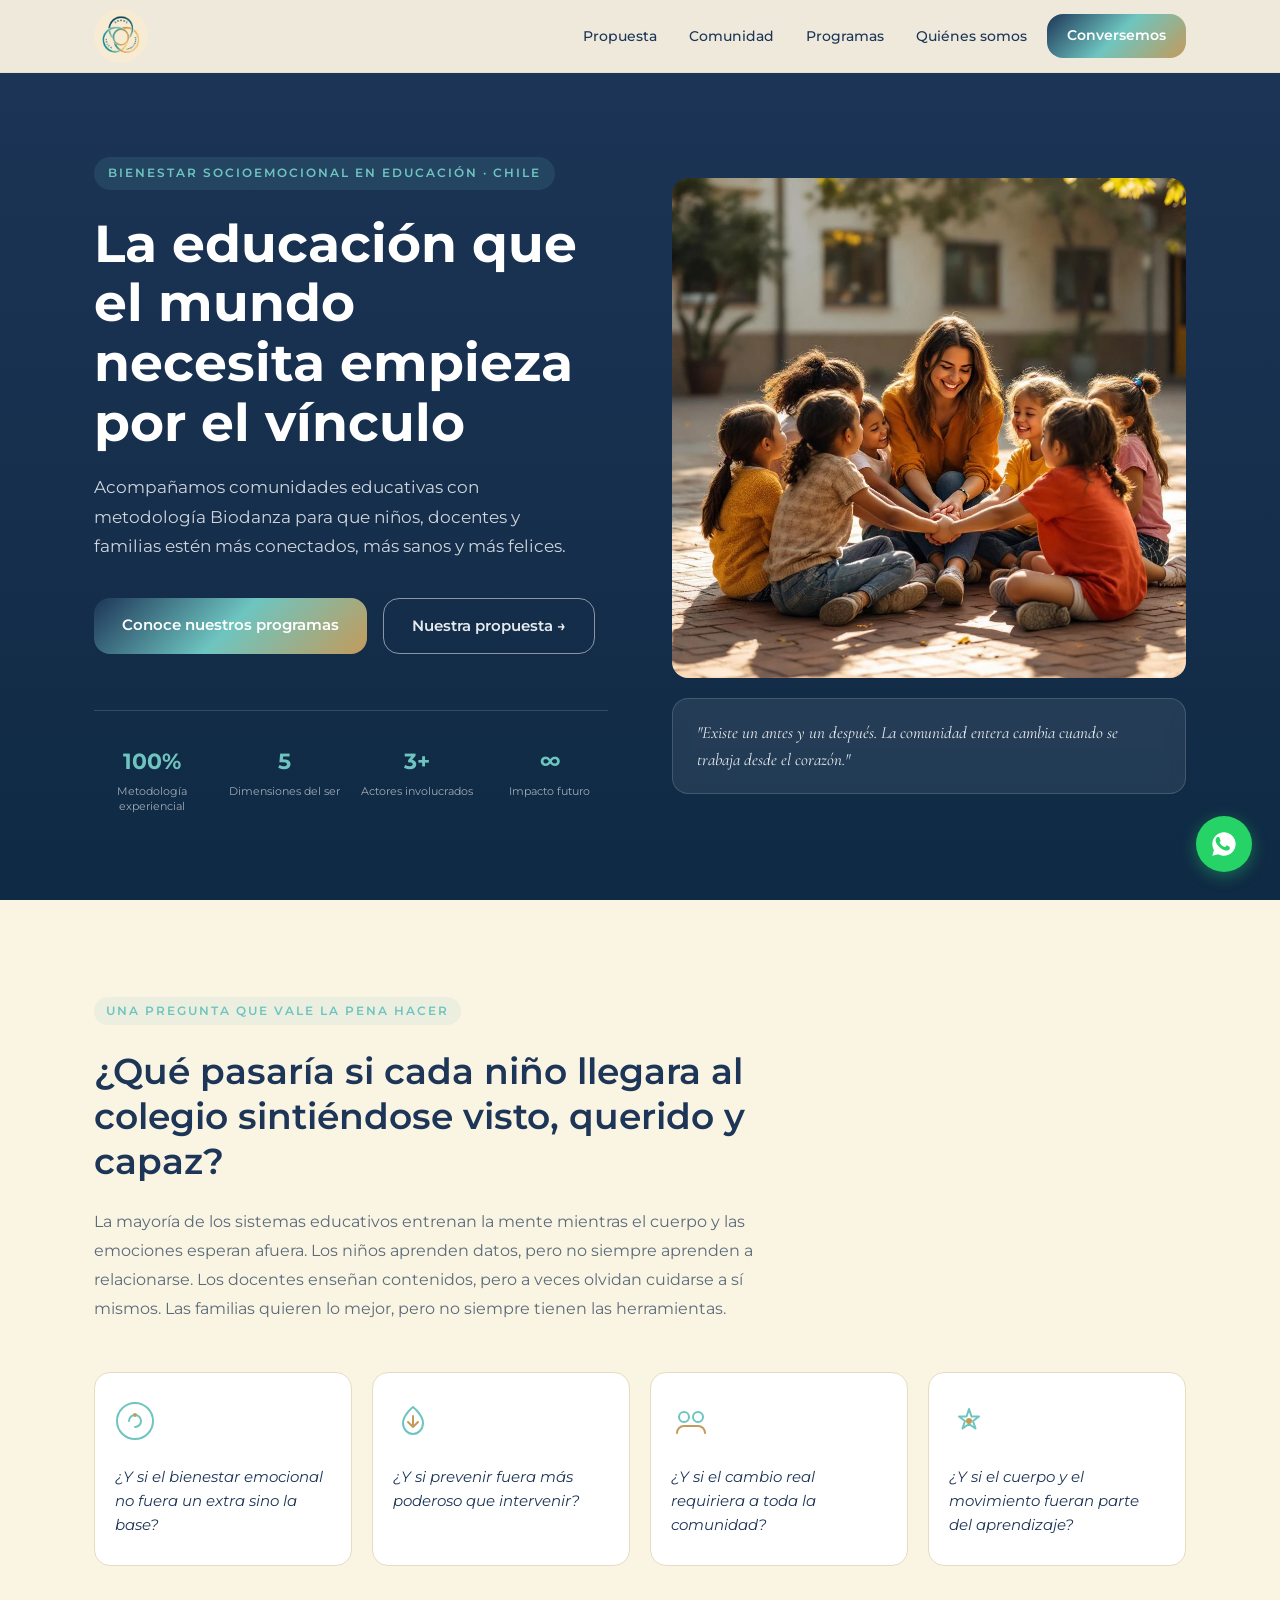
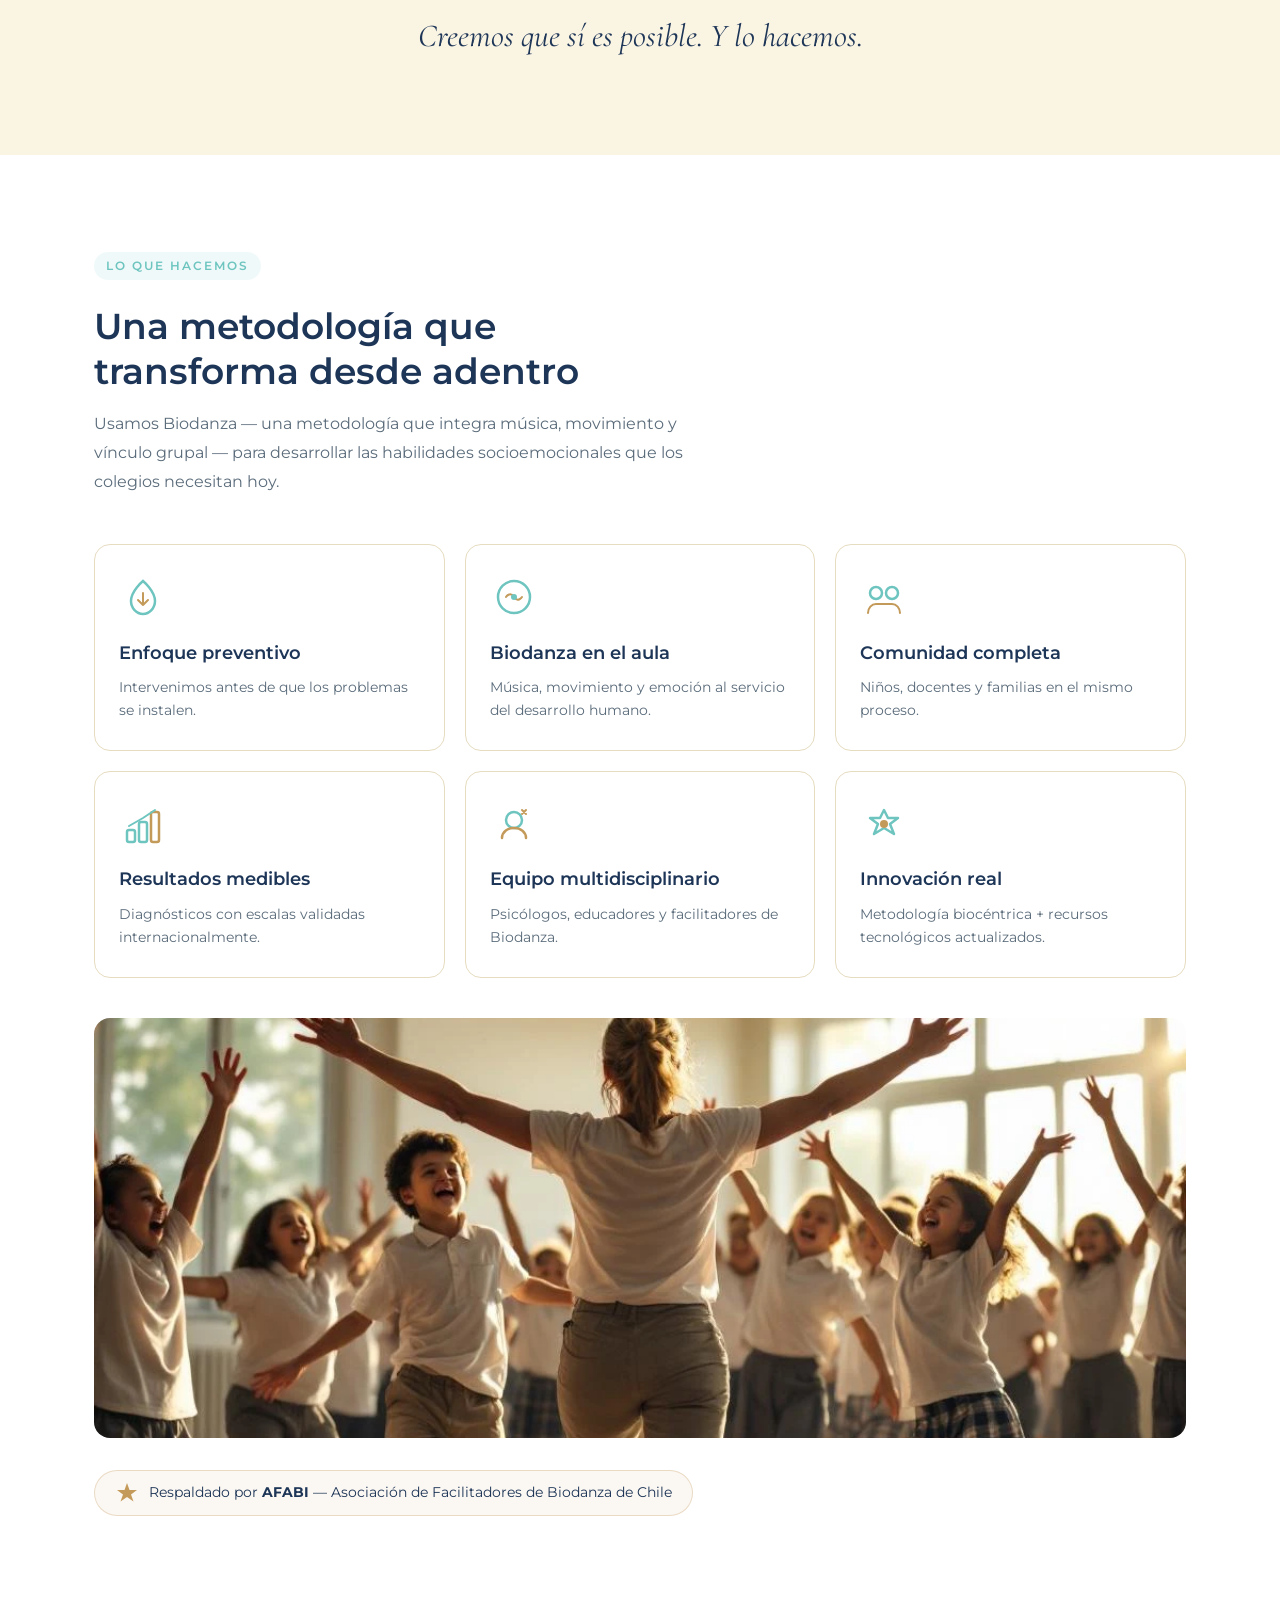
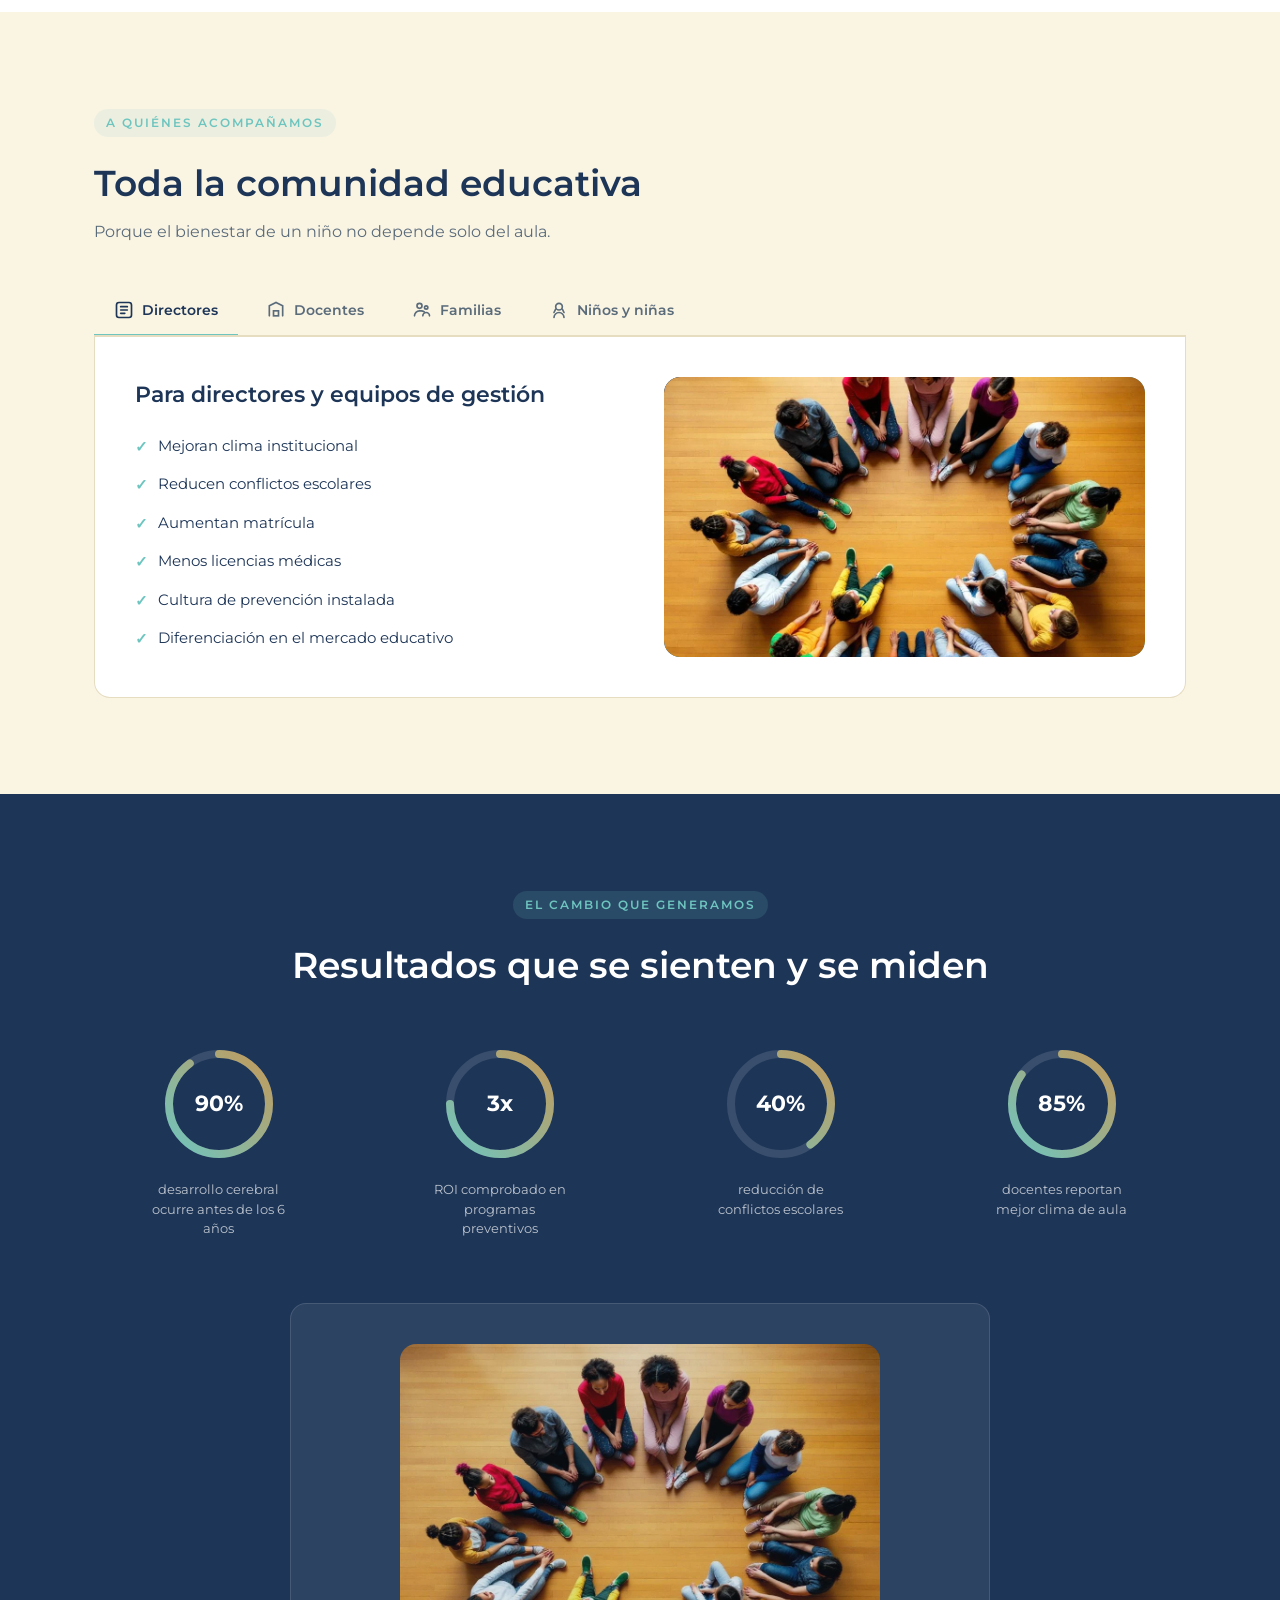
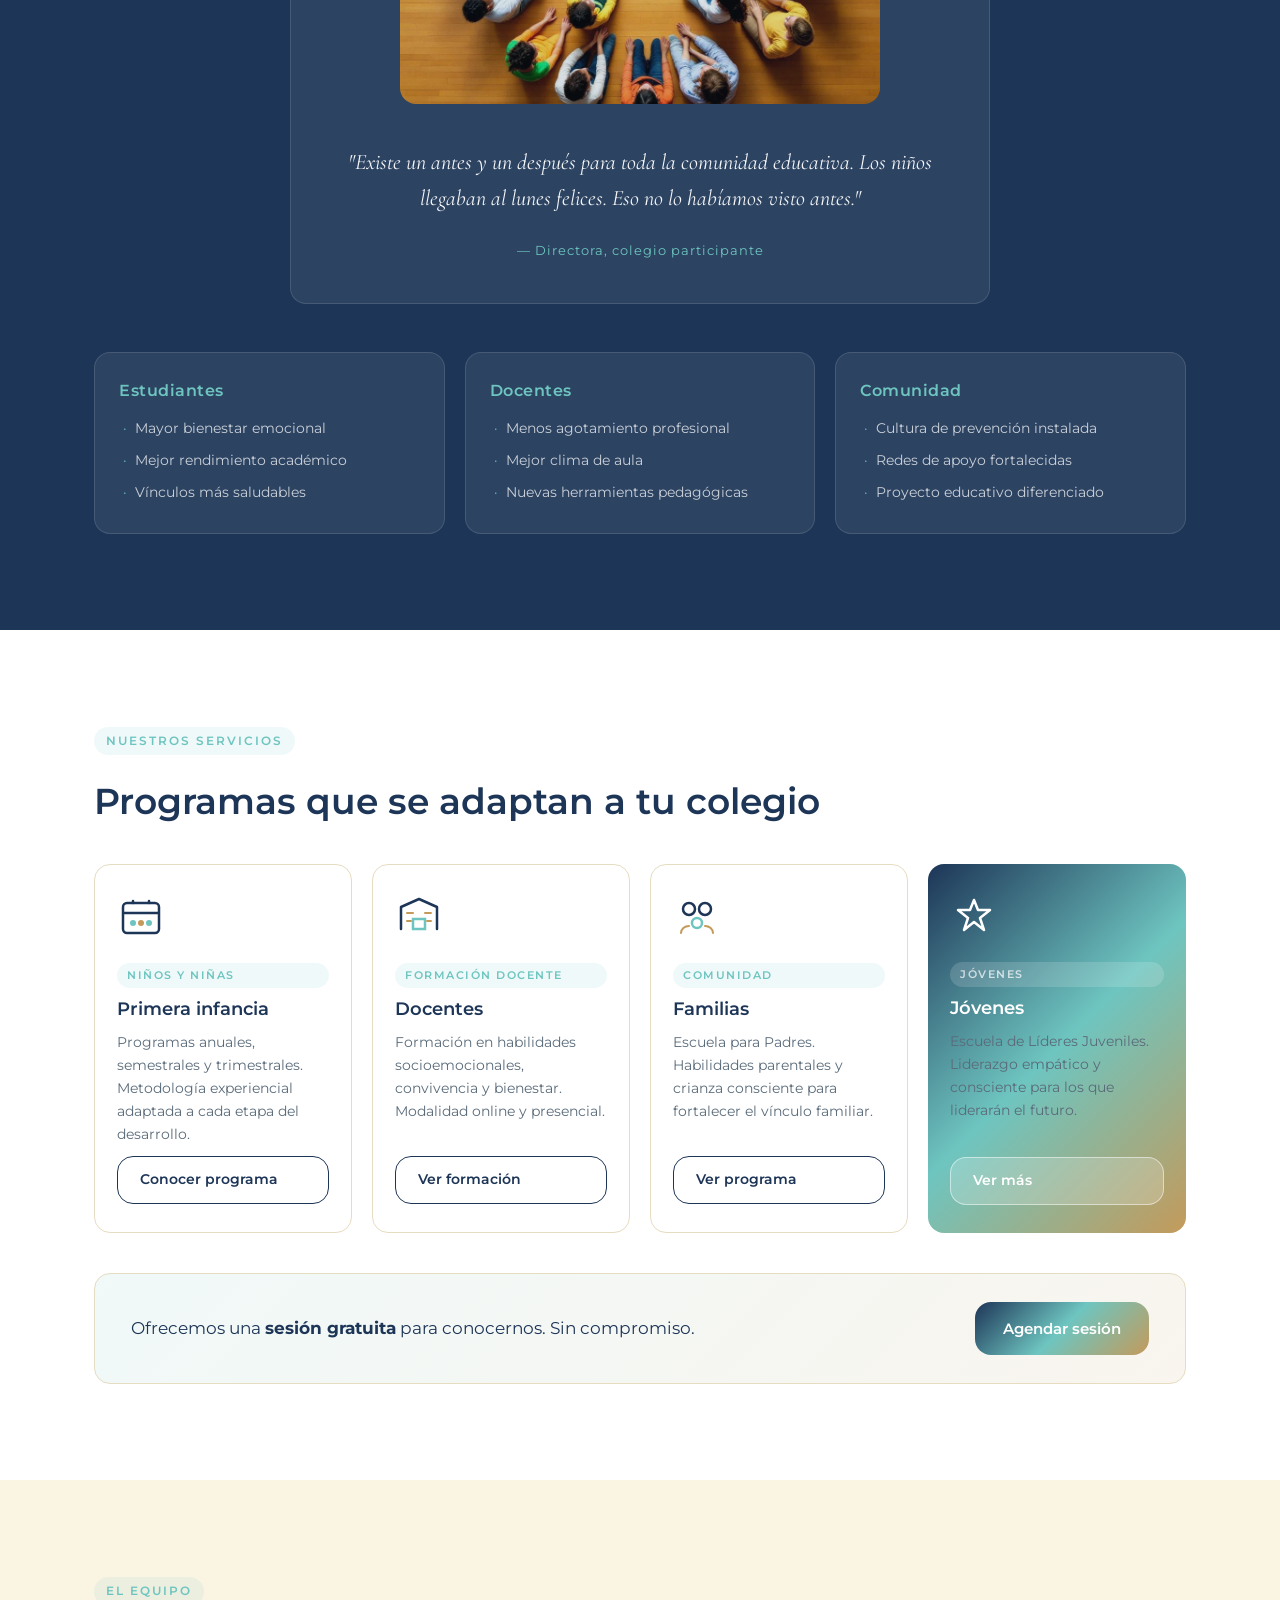
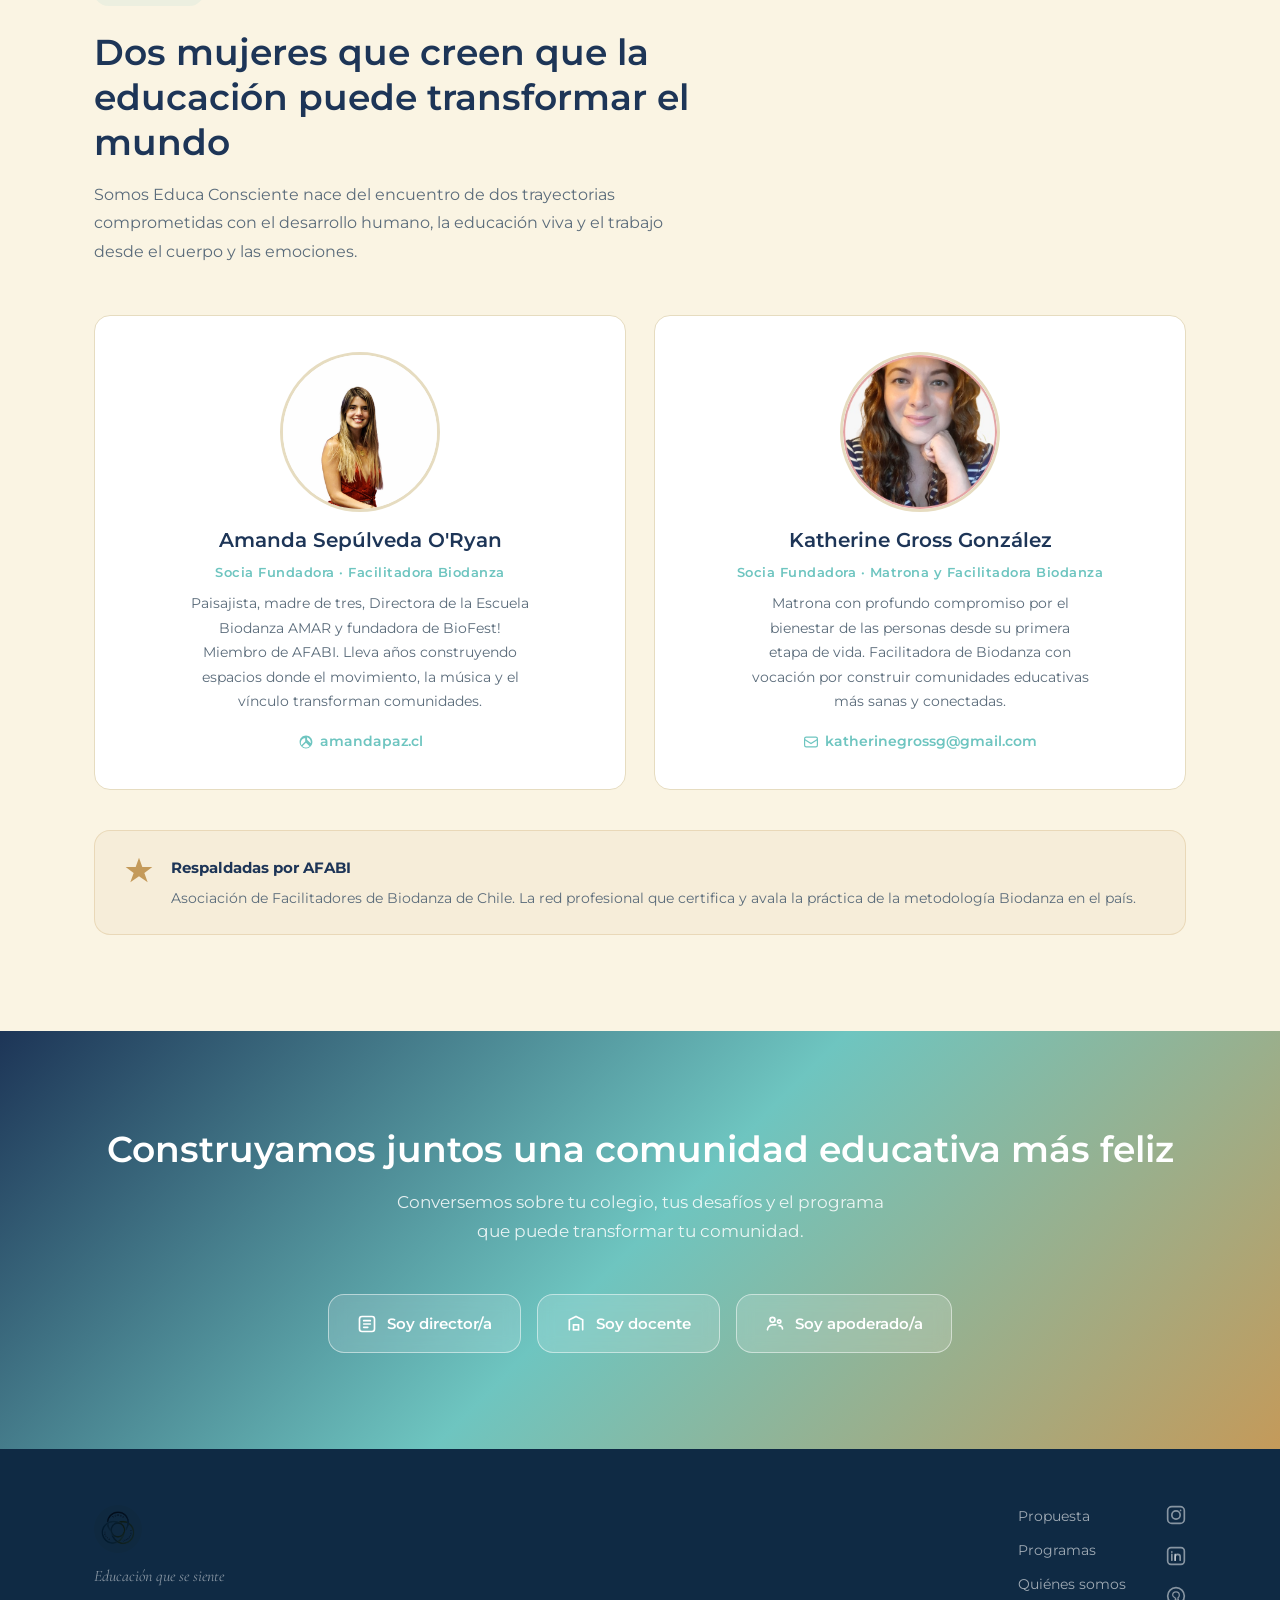
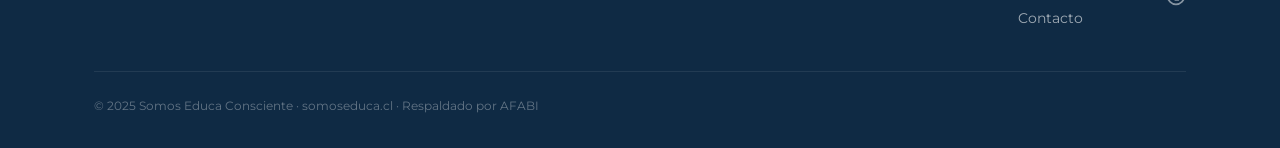
==== commit 4f35059c: "Actualizar contacto y rediseño de UI" ====
--- a/index.html
+++ b/index.html
@@ -22,8 +22,7 @@
   <nav class="navbar" id="navbar">
     <div class="nav-container">
       <a href="#" class="nav-logo">
-        <span class="logo-dot"></span>
-        <span class="logo-text">SOMOS EDUCA CONSCIENTE</span>
+        <img src="images/logo.jpeg" alt="Somos Educa Consciente" style="height: 54px; width: auto; mix-blend-mode: multiply; border-radius: 50%;">
       </a>
       <button class="hamburger" id="hamburger" aria-label="Menú" aria-expanded="false">
         <span></span><span></span><span></span>
@@ -33,8 +32,8 @@
         <li><a href="#comunidad" class="nav-link">Comunidad</a></li>
         <li><a href="#programas" class="nav-link">Programas</a></li>
         <li><a href="#quienes" class="nav-link">Quiénes somos</a></li>
-        <li><a href="investigacion.html" class="nav-link">Investigación</a></li>
-        <li><a href="seo.html" class="nav-link">SEO</a></li>
+        <!-- <li><a href="investigacion.html" class="nav-link">Investigación</a></li> -->
+        <!-- <li><a href="seo.html" class="nav-link">SEO</a></li> -->
         <li><a href="#contacto" class="nav-cta btn-primary">Conversemos</a></li>
       </ul>
     </div>
@@ -452,7 +451,7 @@
           <span class="programa-tag">Niños y niñas</span>
           <h3>Primera infancia</h3>
           <p>Programas anuales, semestrales y trimestrales. Metodología experiencial adaptada a cada etapa del desarrollo.</p>
-          <a href="mailto:contacto@somoseduca.cl?subject=Programa Primera Infancia" class="btn-outline">Conocer programa</a>
+          <a href="mailto:somoseducaconsciente@gmail.com?subject=Programa Primera Infancia" class="btn-outline">Conocer programa</a>
         </div>
         <div class="programa-card">
           <div class="programa-icon">
@@ -465,7 +464,7 @@
           <span class="programa-tag">Formación docente</span>
           <h3>Docentes</h3>
           <p>Formación en habilidades socioemocionales, convivencia y bienestar. Modalidad online y presencial.</p>
-          <a href="mailto:contacto@somoseduca.cl?subject=Formacion Docentes" class="btn-outline">Ver formación</a>
+          <a href="mailto:somoseducaconsciente@gmail.com?subject=Formacion Docentes" class="btn-outline">Ver formación</a>
         </div>
         <div class="programa-card">
           <div class="programa-icon">
@@ -479,7 +478,7 @@
           <span class="programa-tag">Comunidad</span>
           <h3>Familias</h3>
           <p>Escuela para Padres. Habilidades parentales y crianza consciente para fortalecer el vínculo familiar.</p>
-          <a href="mailto:contacto@somoseduca.cl?subject=Programa Familias" class="btn-outline">Ver programa</a>
+          <a href="mailto:somoseducaconsciente@gmail.com?subject=Programa Familias" class="btn-outline">Ver programa</a>
         </div>
         <div class="programa-card programa-card-featured">
           <div class="programa-icon">
@@ -490,13 +489,13 @@
           <span class="programa-tag">Jóvenes</span>
           <h3>Jóvenes</h3>
           <p>Escuela de Líderes Juveniles. Liderazgo empático y consciente para los que liderarán el futuro.</p>
-          <a href="mailto:contacto@somoseduca.cl?subject=Programa Jovenes" class="btn-primary-small">Ver más</a>
+          <a href="mailto:somoseducaconsciente@gmail.com?subject=Programa Jovenes" class="btn-primary-small">Ver más</a>
         </div>
       </div>
       <div class="sesion-banner">
         <div class="sesion-banner-content">
           <p>Ofrecemos una <strong>sesión gratuita</strong> para conocernos. Sin compromiso.</p>
-          <a href="mailto:contacto@somoseduca.cl?subject=Sesion gratuita" class="btn-primary">Agendar sesión</a>
+          <a href="mailto:somoseducaconsciente@gmail.com?subject=Sesion gratuita" class="btn-primary">Agendar sesión</a>
         </div>
       </div>
     </div>
@@ -552,15 +551,15 @@
       <h2>Construyamos juntos una comunidad educativa más feliz</h2>
       <p>Conversemos sobre tu colegio, tus desafíos y el programa que puede transformar tu comunidad.</p>
       <div class="cta-buttons">
-        <a href="mailto:contacto@somoseduca.cl?subject=Soy director/a" class="cta-btn">
+        <a href="mailto:somoseducaconsciente@gmail.com?subject=Soy director/a" class="cta-btn">
           <svg viewBox="0 0 24 24" fill="none" width="20" height="20"><rect x="3" y="3" width="18" height="18" rx="3" stroke="currentColor" stroke-width="2"/><path d="M8 12h8M8 8h8M8 16h5" stroke="currentColor" stroke-width="2" stroke-linecap="round"/></svg>
           Soy director/a
         </a>
-        <a href="mailto:contacto@somoseduca.cl?subject=Soy docente" class="cta-btn">
+        <a href="mailto:somoseducaconsciente@gmail.com?subject=Soy docente" class="cta-btn">
           <svg viewBox="0 0 24 24" fill="none" width="20" height="20"><path d="M4 19V7l8-4 8 4v12" stroke="currentColor" stroke-width="2" stroke-linecap="round"/><rect x="9" y="13" width="6" height="6" stroke="currentColor" stroke-width="2"/></svg>
           Soy docente
         </a>
-        <a href="mailto:contacto@somoseduca.cl?subject=Soy apoderado/a" class="cta-btn">
+        <a href="mailto:somoseducaconsciente@gmail.com?subject=Soy apoderado/a" class="cta-btn">
           <svg viewBox="0 0 24 24" fill="none" width="20" height="20"><circle cx="9" cy="7" r="3" stroke="currentColor" stroke-width="2"/><circle cx="17" cy="9" r="2" stroke="currentColor" stroke-width="2"/><path d="M3 19c0-3.3 2.7-6 6-6h4M17 14c2.2 0 4 1.8 4 4" stroke="currentColor" stroke-width="2" stroke-linecap="round"/></svg>
           Soy apoderado/a
         </a>
@@ -573,8 +572,7 @@
     <div class="footer-container">
       <div class="footer-brand">
         <a href="#" class="footer-logo">
-          <span class="logo-dot logo-dot-sm"></span>
-          <span class="logo-text-sm">SOMOS EDUCA CONSCIENTE</span>
+          <img src="images/logo.jpeg" alt="Somos Educa Consciente" style="height: 48px; width: auto; mix-blend-mode: multiply; border-radius: 50%;">
         </a>
         <p class="footer-tagline">Educación que se siente</p>
       </div>
@@ -582,7 +580,7 @@
         <a href="#propuesta">Propuesta</a>
         <a href="#programas">Programas</a>
         <a href="#quienes">Quiénes somos</a>
-        <a href="mailto:contacto@somoseduca.cl">Contacto</a>
+        <a href="mailto:somoseducaconsciente@gmail.com">Contacto</a>
       </nav>
       <div class="footer-social">
         <a href="https://instagram.com" target="_blank" rel="noopener" aria-label="Instagram">
